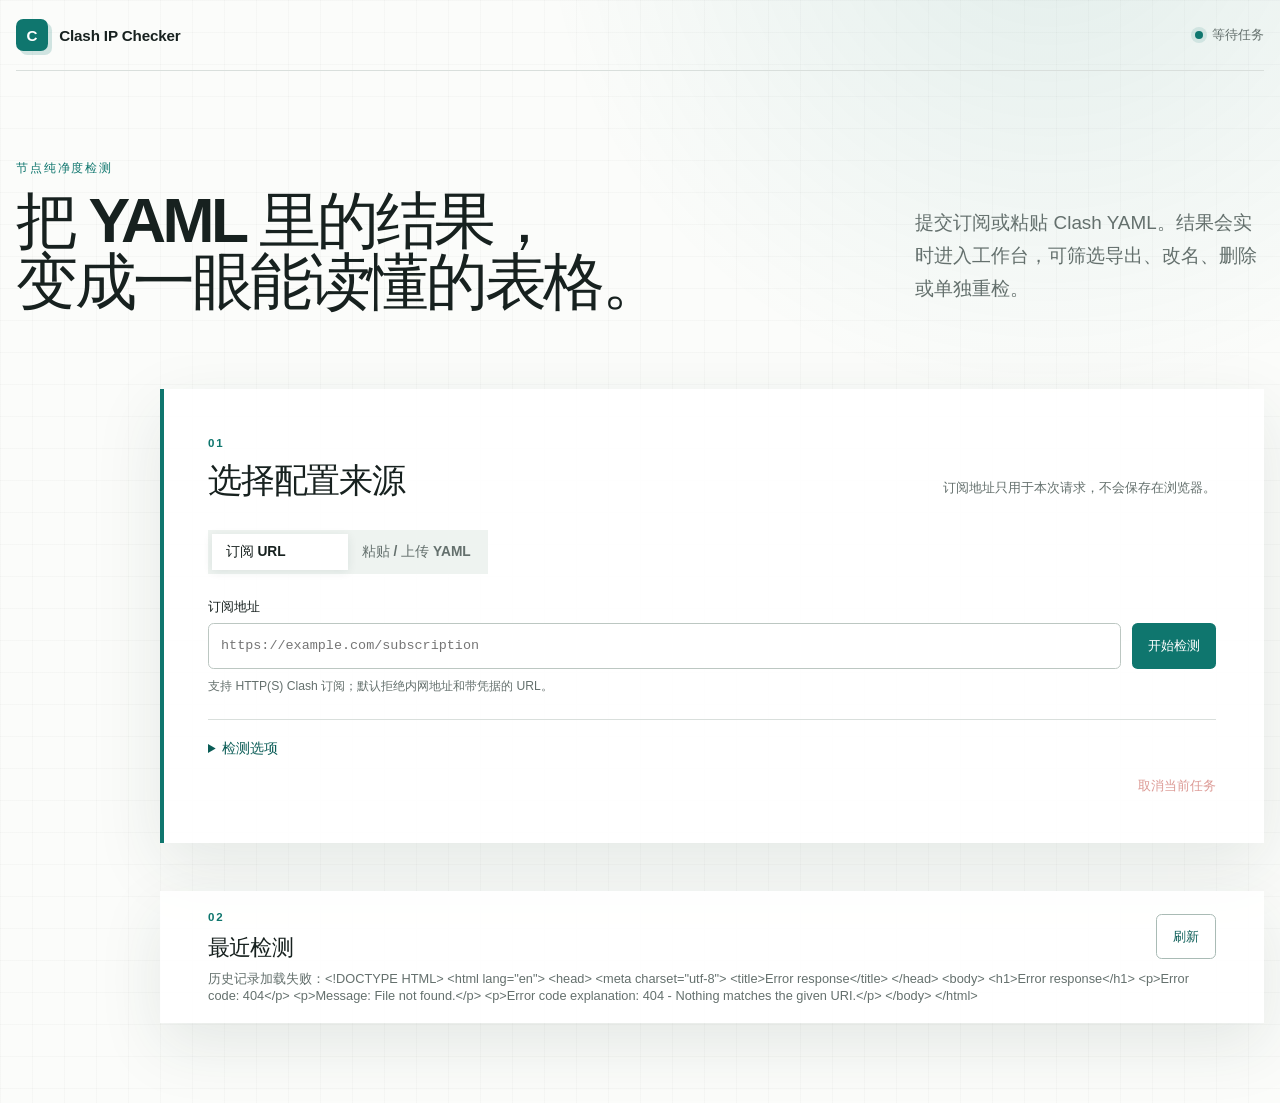
==== templates/index.html @ d44c3547 "feat: modernize result workspace and persistent history" ====
<!doctype html>
<html lang="zh-CN">
<head>
  <meta charset="utf-8">
  <meta name="viewport" content="width=device-width, initial-scale=1">
  <meta name="description" content="检测 Clash 节点 IP 纯净度，并以表格预览、编辑和导出结果。">
  <meta name="color-scheme" content="light">
  <title>Clash IP Checker · 节点结果工作台</title>
  <link rel="icon" href="data:image/svg+xml,%3Csvg xmlns='http://www.w3.org/2000/svg' viewBox='0 0 32 32'%3E%3Crect width='32' height='32' rx='7' fill='%230f766e'/%3E%3Cpath d='M9 8h14v4H13v8h10v4H9z' fill='white'/%3E%3C/svg%3E">
  <link rel="stylesheet" href="/static/css/style.css">
</head>
<body>
  <a class="skip-link" href="#main">跳到主要内容</a>

  <header class="topbar">
    <a class="brand" href="/ipcheck" aria-label="Clash IP Checker 首页">
      <span class="brand-mark" aria-hidden="true">C</span>
      <span>Clash IP Checker</span>
    </a>
    <div class="runtime">
      <span class="runtime-dot" aria-hidden="true"></span>
      <span id="state" aria-live="polite">等待任务</span>
    </div>
  </header>

  <main id="main" class="shell">
    <section class="intro" aria-labelledby="page-title">
      <div>
        <p class="eyebrow">节点纯净度检测</p>
        <h1 id="page-title">把 YAML 里的结果，<br>变成一眼能读懂的表格。</h1>
      </div>
      <p class="intro-copy">提交订阅或粘贴 Clash YAML。结果会实时进入工作台，可筛选导出、改名、删除或单独重检。</p>
    </section>

    <section class="input-panel" aria-labelledby="input-title">
      <form id="start-form">
        <div class="section-heading">
          <div>
            <p class="step">01</p>
            <h2 id="input-title">选择配置来源</h2>
          </div>
          <p class="privacy-note">订阅地址只用于本次请求，不会保存在浏览器。</p>
        </div>

        <fieldset class="source-fieldset">
          <legend class="sr-only">配置来源</legend>
          <div class="segmented" role="radiogroup" aria-label="配置来源">
            <label>
              <input type="radio" name="kind" value="url" checked>
              <span>订阅 URL</span>
            </label>
            <label>
              <input type="radio" name="kind" value="yaml">
              <span>粘贴 / 上传 YAML</span>
            </label>
          </div>

          <div id="url-pane" class="source-pane">
            <label class="field-label" for="url">订阅地址</label>
            <div class="input-row">
              <input id="url" type="url" inputmode="url" placeholder="https://example.com/subscription" autocomplete="off">
              <button class="primary" type="submit">开始检测</button>
            </div>
            <p class="field-help">支持 HTTP(S) Clash 订阅；默认拒绝内网地址和带凭据的 URL。</p>
          </div>

          <div id="yaml-pane" class="source-pane" hidden>
            <label class="field-label" for="yaml">YAML 内容</label>
            <textarea id="yaml" rows="9" spellcheck="false" placeholder="proxies:&#10;  - name: node-a&#10;    type: ss"></textarea>
            <div class="file-row">
              <label class="file-button" for="yaml-file">从文件读取</label>
              <input id="yaml-file" class="sr-only" type="file" accept=".yaml,.yml,application/yaml,text/yaml,text/plain">
              <span id="file-name">支持 .yaml / .yml，最大 5 MB</span>
              <button class="primary" type="submit">开始检测</button>
            </div>
          </div>
        </fieldset>

        <details class="advanced">
          <summary>检测选项</summary>
          <div class="option-grid">
            <label>
              <span>检测模式</span>
              <select id="mode">
                <option value="fast">快速 HTTP</option>
                <option value="browser">浏览器兼容</option>
              </select>
            </label>
            <label>
              <span>主要数据源</span>
              <select id="source">
                <option value="ping0">Ping0</option>
                <option value="ippure">IPPure</option>
              </select>
            </label>
            <label>
              <span>请求超时（秒）</span>
              <input id="timeout" type="number" min="1" max="120" value="15">
            </label>
            <label>
              <span>缓存时长（秒）</span>
              <input id="max-age" type="number" min="0" max="604800" value="3600">
            </label>
            <label class="wide-option">
              <span>跳过关键词（逗号分隔）</span>
              <input id="skip" placeholder="剩余, 到期, 官网">
            </label>
            <label class="wide-option">
              <span>API 令牌（服务启用时填写）</span>
              <input id="api-token" type="password" autocomplete="off" placeholder="仅保留在当前页面内存">
            </label>
            <label class="check-option">
              <input id="fallback" type="checkbox" checked>
              <span>数据源失败时自动回退</span>
            </label>
            <p class="field-help wide-option">browser 模式固定使用服务器 headless shell，不支持 headed/GUI。</p>
          </div>
        </details>

        <div class="form-footer">
          <p id="form-error" class="form-error" role="alert"></p>
          <button id="cancel" class="text-button danger-text" type="button" disabled>取消当前任务</button>
        </div>
      </form>
    </section>

    <section class="history-panel" aria-labelledby="history-title">
      <div class="history-heading">
        <div>
          <p class="step">02</p>
          <h2 id="history-title">最近检测</h2>
        </div>
        <button id="refresh-history" class="secondary" type="button">刷新</button>
      </div>
      <p id="history-status" class="history-status" aria-live="polite">正在加载…</p>
      <ul id="history-list" class="history-list" aria-label="历史检测记录"></ul>
    </section>

    <section id="workspace" class="workspace" aria-labelledby="results-title" hidden>
      <div class="workspace-heading">
        <div>
          <p class="step">03</p>
          <h2 id="results-title">检查结果</h2>
          <p id="job-label" class="job-label">当前任务</p>
          <p id="history-readonly" class="history-readonly" hidden>历史快照 · 只读</p>
        </div>
        <div class="progress-copy">
          <strong id="progress-count">0 / 0</strong>
          <span id="progress-message">准备中</span>
          <button id="return-current" class="text-button" type="button" hidden>返回当前任务</button>
        </div>
      </div>

      <div class="progress-track" aria-hidden="true">
        <span id="progress-bar"></span>
      </div>

      <div class="result-summary" aria-label="结果统计">
        <div><strong id="stat-total">0</strong><span>节点</span></div>
        <div><strong id="stat-checked">0</strong><span>已检测</span></div>
        <div><strong id="stat-risk">0</strong><span>高风险</span></div>
        <div><strong id="stat-failed">0</strong><span>异常</span></div>
      </div>

      <div class="workspace-toolbar">
        <div class="view-tabs" role="tablist" aria-label="结果视图">
          <button class="view-tab active" type="button" role="tab" aria-selected="true" data-view="table">表格</button>
          <button class="view-tab" type="button" role="tab" aria-selected="false" data-view="raw">原始 YAML</button>
        </div>
        <div class="export-actions">
          <span id="selected-count">未选择时导出全部</span>
          <button id="copy-yaml" class="secondary" type="button" disabled>复制 YAML</button>
          <button id="export-yaml" class="secondary" type="button" disabled>下载 YAML</button>
          <button id="export-csv" class="secondary" type="button" disabled>下载 CSV</button>
          <button id="open-clash" class="primary compact" type="button" disabled>在 Clash 中打开</button>
        </div>
      </div>

      <div id="table-view" role="tabpanel">
        <div id="empty-state" class="empty-state">
          <span aria-hidden="true">⌁</span>
          <h3>结果会逐项出现在这里</h3>
          <p>任务开始后无需刷新页面。</p>
        </div>
        <div id="table-wrap" class="table-wrap" hidden>
          <table>
            <thead>
              <tr>
                <th class="select-cell">
                  <input id="select-all" type="checkbox" aria-label="选择当前可见节点">
                </th>
                <th class="filter-column name-column" data-sort-header="name" aria-sort="none">
                  <button class="sort-button" type="button" data-sort="name" data-sort-label="节点名称" aria-label="按节点名称升序排序">节点名称 <span class="sort-arrow" aria-hidden="true">↕</span></button>
                  <input id="filter-name" class="table-filter" type="search" placeholder="搜索名称" autocomplete="off" aria-label="按节点名称筛选">
                </th>
                <th data-sort-header="ip" aria-sort="none">
                  <button class="sort-button" type="button" data-sort="ip" data-sort-label="出口 IP" aria-label="按出口 IP 升序排序">出口 IP <span class="sort-arrow" aria-hidden="true">↕</span></button>
                </th>
                <th data-sort-header="risk" aria-sort="none">
                  <button class="sort-button" type="button" data-sort="risk" data-sort-label="风险" aria-label="按风险升序排序">风险 <span class="sort-arrow" aria-hidden="true">↕</span></button>
                </th>
                <th data-sort-header="shared" aria-sort="none">
                  <button class="sort-button" type="button" data-sort="shared" data-sort-label="共享 / Bot" aria-label="按共享或 Bot 升序排序">共享 / Bot <span class="sort-arrow" aria-hidden="true">↕</span></button>
                </th>
                <th class="filter-column" data-sort-header="type" aria-sort="none">
                  <button class="sort-button" type="button" data-sort="type" data-sort-label="属性" aria-label="按属性升序排序">属性 <span class="sort-arrow" aria-hidden="true">↕</span></button>
                  <select id="filter-type" class="table-filter" data-all-label="全部属性" aria-label="按节点属性筛选">
                    <option value="">全部属性</option>
                  </select>
                </th>
                <th class="filter-column" data-sort-header="native" aria-sort="none">
                  <button class="sort-button" type="button" data-sort="native" data-sort-label="原生性" aria-label="按原生性升序排序">原生性 <span class="sort-arrow" aria-hidden="true">↕</span></button>
                  <select id="filter-native" class="table-filter" data-all-label="全部原生性" aria-label="按节点原生性筛选">
                    <option value="">全部原生性</option>
                  </select>
                </th>
                <th class="filter-column" data-sort-header="source" aria-sort="none">
                  <button class="sort-button" type="button" data-sort="source" data-sort-label="数据源" aria-label="按数据源升序排序">数据源 <span class="sort-arrow" aria-hidden="true">↕</span></button>
                  <select id="filter-source" class="table-filter" data-all-label="全部数据源" aria-label="按检测数据源筛选">
                    <option value="">全部数据源</option>
                  </select>
                </th>
                <th class="filter-column" data-sort-header="status" aria-sort="none">
                  <button class="sort-button" type="button" data-sort="status" data-sort-label="状态" aria-label="按状态升序排序">状态 <span class="sort-arrow" aria-hidden="true">↕</span></button>
                  <select id="filter-status" class="table-filter" aria-label="按检测状态筛选">
                    <option value="">全部状态</option>
                    <option value="pending">等待</option>
                    <option value="checked">完成</option>
                    <option value="failed">异常</option>
                    <option value="skipped">跳过</option>
                  </select>
                </th>
                <th class="actions-cell">操作</th>
              </tr>
            </thead>
            <tbody id="rows"></tbody>
          </table>
        </div>
      </div>

      <div id="raw-panel" role="tabpanel" hidden>
        <div class="raw-heading">
          <p>这里显示当前编辑、删除后的完整 Clash 配置。</p>
          <button id="refresh-raw" class="text-button" type="button">刷新</button>
        </div>
        <pre id="raw-view" tabindex="0">正在读取…</pre>
      </div>
    </section>
  </main>

  <div id="toast" class="toast" role="status" aria-live="polite" hidden></div>
  <script src="/static/js/app.js"></script>
</body>
</html>
---- static/css/style.css ----
:root {
  --ink: #17211f;
  --muted: #64706d;
  --line: #d9dfdc;
  --paper: #fbfcfa;
  --surface: #ffffff;
  --soft: #eef3f0;
  --accent: #0f766e;
  --accent-dark: #0a5c56;
  --danger: #b42318;
  --warning: #a15c08;
  --shadow: 0 1.4rem 4rem rgba(26, 57, 50, 0.1);
  color: var(--ink);
  background: var(--paper);
  font-family: "Aptos", "Segoe UI Variable", "PingFang SC", "Microsoft YaHei", sans-serif;
  font-synthesis: none;
}

* {
  box-sizing: border-box;
}

html {
  scroll-behavior: smooth;
}

body {
  min-width: 20rem;
  min-height: 100dvh;
  margin: 0;
  background:
    radial-gradient(circle at 82% -10%, rgba(15, 118, 110, 0.11), transparent 32rem),
    linear-gradient(rgba(23, 33, 31, 0.025) 1px, transparent 1px),
    linear-gradient(90deg, rgba(23, 33, 31, 0.025) 1px, transparent 1px),
    var(--paper);
  background-size: auto, 2rem 2rem, 2rem 2rem, auto;
}

button,
input,
select,
textarea {
  color: inherit;
  font: inherit;
}

button,
input,
select,
textarea,
summary {
  transition: border-color 180ms ease, background-color 180ms ease, color 180ms ease, transform 180ms ease;
}

button {
  border: 0;
  cursor: pointer;
}

button:active:not(:disabled) {
  transform: translateY(1px);
}

button:disabled {
  cursor: not-allowed;
  opacity: 0.45;
}

:focus-visible {
  outline: 0.2rem solid rgba(15, 118, 110, 0.35);
  outline-offset: 0.15rem;
}

[hidden] {
  display: none !important;
}

.sr-only,
.skip-link:not(:focus) {
  position: absolute;
  width: 1px;
  height: 1px;
  padding: 0;
  margin: -1px;
  overflow: hidden;
  clip: rect(0, 0, 0, 0);
  white-space: nowrap;
  border: 0;
}

.skip-link {
  position: fixed;
  z-index: 10;
  top: 0.75rem;
  left: 0.75rem;
  padding: 0.65rem 0.85rem;
  color: white;
  background: var(--accent);
}

.topbar {
  display: flex;
  align-items: center;
  justify-content: space-between;
  width: min(100% - 2rem, 82rem);
  margin: 0 auto;
  padding: 1.2rem 0;
  border-bottom: 1px solid var(--line);
}

.brand {
  display: inline-flex;
  gap: 0.7rem;
  align-items: center;
  color: var(--ink);
  font-size: 0.95rem;
  font-weight: 700;
  text-decoration: none;
  letter-spacing: -0.01em;
}

.brand-mark {
  display: grid;
  width: 2rem;
  height: 2rem;
  place-items: center;
  color: white;
  background: var(--accent);
  border-radius: 0.45rem;
  box-shadow: 0.25rem 0.25rem 0 rgba(15, 118, 110, 0.18);
}

.runtime {
  display: flex;
  gap: 0.55rem;
  align-items: center;
  color: var(--muted);
  font-size: 0.82rem;
  font-weight: 600;
}

.runtime-dot {
  width: 0.5rem;
  height: 0.5rem;
  background: var(--accent);
  border-radius: 50%;
  box-shadow: 0 0 0 0.25rem rgba(15, 118, 110, 0.12);
}

.shell {
  width: min(100% - 2rem, 82rem);
  margin: 0 auto;
  padding: clamp(3rem, 7vw, 7rem) 0 5rem;
}

.intro {
  display: grid;
  grid-template-columns: minmax(0, 1.6fr) minmax(17rem, 0.7fr);
  gap: clamp(2rem, 8vw, 8rem);
  align-items: end;
  margin-bottom: clamp(3rem, 6vw, 5.5rem);
}

.eyebrow,
.step {
  margin: 0 0 0.85rem;
  color: var(--accent);
  font-size: 0.72rem;
  font-weight: 800;
  letter-spacing: 0.16em;
  text-transform: uppercase;
}

h1,
h2,
h3,
p {
  text-wrap: pretty;
}

h1 {
  max-width: 19ch;
  margin: 0;
  font-size: clamp(2.45rem, 5vw, 3.9rem);
  font-weight: 650;
  line-height: 0.98;
  letter-spacing: -0.055em;
}

h2 {
  margin: 0;
  font-size: clamp(1.45rem, 3vw, 2.15rem);
  line-height: 1.05;
  letter-spacing: -0.035em;
}

h3 {
  margin: 0;
  font-size: 1rem;
}

.intro-copy {
  max-width: 31rem;
  margin: 0 0 0.4rem;
  color: var(--muted);
  font-size: clamp(1rem, 1.8vw, 1.18rem);
  line-height: 1.75;
}

.input-panel,
.history-panel,
.workspace {
  position: relative;
  background: rgba(255, 255, 255, 0.92);
  box-shadow: var(--shadow);
}

.input-panel {
  width: min(100%, 69rem);
  margin-left: auto;
  padding: clamp(1.4rem, 4vw, 3rem);
}

.input-panel::before {
  position: absolute;
  top: 0;
  bottom: 0;
  left: 0;
  width: 0.28rem;
  content: "";
  background: var(--accent);
}

.section-heading,
.history-heading,
.workspace-heading {
  display: flex;
  gap: 2rem;
  align-items: end;
  justify-content: space-between;
  margin-bottom: 2rem;
}

.history-panel {
  width: min(100%, 69rem);
  padding: 1.25rem clamp(1.4rem, 4vw, 3rem);
  margin: clamp(1.5rem, 4vw, 3rem) 0 0 auto;
}

.history-heading {
  margin-bottom: 0.75rem;
}

.history-heading h2 {
  font-size: 1.35rem;
}

.history-status {
  margin: 0;
  color: var(--muted);
  font-size: 0.8rem;
}

.history-list {
  display: grid;
  padding: 0;
  margin: 0;
  list-style: none;
}

.history-item {
  display: grid;
  grid-template-columns: minmax(0, 1fr) auto auto;
  gap: 1rem;
  align-items: center;
  padding: 0.85rem 0;
  border-top: 1px solid var(--line);
}

.history-item:first-child {
  margin-top: 0.75rem;
}

.history-copy {
  min-width: 0;
}

.history-copy strong,
.history-copy span {
  display: block;
  overflow: hidden;
  text-overflow: ellipsis;
  white-space: nowrap;
}

.history-copy strong {
  font-size: 0.86rem;
}

.history-copy span,
.history-counts {
  color: var(--muted);
  font-size: 0.72rem;
}

.history-actions {
  display: flex;
  gap: 0.5rem;
}

.history-actions button {
  min-height: 2rem;
  padding: 0.35rem 0.65rem;
}

.history-actions .delete-action {
  color: var(--danger);
  background: transparent;
}

.history-readonly {
  margin: 0.45rem 0 0;
  color: var(--warning);
  font-size: 0.75rem;
  font-weight: 750;
}

.privacy-note {
  max-width: 25rem;
  margin: 0;
  color: var(--muted);
  font-size: 0.84rem;
  line-height: 1.6;
  text-align: right;
}

.source-fieldset {
  min-width: 0;
  padding: 0;
  margin: 0;
  border: 0;
}

.segmented {
  display: inline-grid;
  grid-template-columns: repeat(2, 1fr);
  padding: 0.25rem;
  margin-bottom: 1.5rem;
  background: var(--soft);
}

.segmented label {
  cursor: pointer;
}

.segmented input {
  position: absolute;
  opacity: 0;
}

.segmented span {
  display: block;
  padding: 0.55rem 0.85rem;
  color: var(--muted);
  font-size: 0.86rem;
  font-weight: 650;
}

.segmented input:checked + span {
  color: var(--ink);
  background: var(--surface);
  box-shadow: 0 0.15rem 0.6rem rgba(26, 57, 50, 0.09);
}

.segmented input:focus-visible + span {
  outline: 0.2rem solid rgba(15, 118, 110, 0.35);
}

.field-label,
.option-grid label > span:first-child {
  display: block;
  margin-bottom: 0.45rem;
  font-size: 0.82rem;
  font-weight: 700;
}

.input-row,
.file-row {
  display: flex;
  gap: 0.7rem;
  align-items: center;
}

input,
select,
textarea {
  width: 100%;
  border: 1px solid #bcc7c2;
  border-radius: 0.35rem;
  background: var(--surface);
}

input,
select {
  min-height: 2.85rem;
  padding: 0.65rem 0.75rem;
}

textarea {
  min-height: 12rem;
  padding: 0.85rem;
  resize: vertical;
  font-family: "Cascadia Code", "SFMono-Regular", Consolas, monospace;
  font-size: 0.82rem;
  line-height: 1.55;
}

input:hover,
select:hover,
textarea:hover {
  border-color: #8da099;
}

input:focus,
select:focus,
textarea:focus {
  border-color: var(--accent);
  outline: none;
  box-shadow: 0 0 0 0.2rem rgba(15, 118, 110, 0.11);
}

.input-row input {
  min-width: 0;
  font-family: "Cascadia Code", "SFMono-Regular", Consolas, monospace;
  font-size: 0.84rem;
}

.primary,
.secondary,
.file-button {
  display: inline-flex;
  min-height: 2.85rem;
  align-items: center;
  justify-content: center;
  padding: 0.65rem 1rem;
  border-radius: 0.35rem;
  font-size: 0.84rem;
  font-weight: 750;
  white-space: nowrap;
}

.primary {
  color: white;
  background: var(--accent);
}

.primary:hover:not(:disabled) {
  background: var(--accent-dark);
}

.secondary,
.file-button {
  color: var(--accent-dark);
  background: var(--surface);
  border: 1px solid #a9bbb5;
}

.secondary:hover:not(:disabled),
.file-button:hover {
  background: var(--soft);
  border-color: var(--accent);
}

.compact {
  min-height: 2.35rem;
  padding: 0.45rem 0.75rem;
}

.field-help,
#file-name {
  color: var(--muted);
  font-size: 0.76rem;
}

.field-help {
  margin: 0.6rem 0 0;
}

.file-row {
  margin-top: 0.7rem;
}

.file-row .primary {
  margin-left: auto;
}

.advanced {
  padding-top: 1.25rem;
  margin-top: 1.5rem;
  border-top: 1px solid var(--line);
}

.advanced summary {
  width: fit-content;
  color: var(--accent-dark);
  cursor: pointer;
  font-size: 0.85rem;
  font-weight: 750;
}

.option-grid {
  display: grid;
  grid-template-columns: repeat(4, minmax(0, 1fr));
  gap: 1rem;
  margin-top: 1.25rem;
}

.wide-option {
  grid-column: span 2;
}

.check-option {
  display: flex;
  gap: 0.6rem;
  align-items: center;
  align-self: end;
  min-height: 2.85rem;
  padding: 0.6rem 0.75rem;
  border: 1px solid var(--line);
}

.check-option input {
  width: 1rem;
  min-height: auto;
  margin: 0;
}

.check-option span {
  margin: 0 !important;
  font-size: 0.78rem !important;
}

.form-footer {
  display: flex;
  min-height: 2.3rem;
  gap: 1rem;
  align-items: end;
  justify-content: space-between;
}

.form-error {
  margin: 0.9rem 0 0;
  color: var(--danger);
  font-size: 0.82rem;
}

.text-button {
  padding: 0;
  color: var(--accent-dark);
  background: transparent;
  font-size: 0.8rem;
  font-weight: 750;
}

.danger-text {
  color: var(--danger);
}

.workspace {
  margin-top: clamp(3rem, 7vw, 6rem);
  padding: clamp(1.25rem, 3vw, 2.4rem);
}

.job-label {
  max-width: 42rem;
  margin: 0.6rem 0 0;
  overflow: hidden;
  color: var(--muted);
  font-family: "Cascadia Code", "SFMono-Regular", Consolas, monospace;
  font-size: 0.75rem;
  text-overflow: ellipsis;
  white-space: nowrap;
}

.progress-copy {
  display: grid;
  gap: 0.25rem;
  text-align: right;
}

.progress-copy strong,
.result-summary strong {
  font-variant-numeric: tabular-nums;
}

.progress-copy strong {
  font-family: "Cascadia Code", "SFMono-Regular", Consolas, monospace;
  font-size: 1.15rem;
}

.progress-copy span {
  max-width: 25rem;
  overflow: hidden;
  color: var(--muted);
  font-size: 0.75rem;
  text-overflow: ellipsis;
  white-space: nowrap;
}

.progress-track {
  height: 0.3rem;
  overflow: hidden;
  background: var(--soft);
}

.progress-track span {
  display: block;
  width: 0;
  height: 100%;
  background: var(--accent);
  transition: width 280ms ease;
}

.result-summary {
  display: grid;
  grid-template-columns: repeat(4, minmax(0, 1fr));
  margin: 1.6rem 0;
  border-block: 1px solid var(--line);
}

.result-summary div {
  display: flex;
  gap: 0.45rem;
  align-items: baseline;
  padding: 1rem;
  border-right: 1px solid var(--line);
}

.result-summary div:last-child {
  border-right: 0;
}

.result-summary strong {
  font-size: 1.35rem;
}

.result-summary span {
  color: var(--muted);
  font-size: 0.72rem;
}

.workspace-toolbar,
.export-actions,
.view-tabs,
.raw-heading {
  display: flex;
  gap: 0.55rem;
  align-items: center;
}

.workspace-toolbar {
  justify-content: space-between;
  margin-bottom: 1rem;
}

.view-tabs {
  gap: 0;
  border-bottom: 1px solid var(--line);
}

.view-tab {
  padding: 0.6rem 0.9rem;
  margin-bottom: -1px;
  color: var(--muted);
  background: transparent;
  border-bottom: 2px solid transparent;
  font-size: 0.82rem;
  font-weight: 750;
}

.view-tab.active {
  color: var(--accent-dark);
  border-color: var(--accent);
}

.export-actions {
  flex-wrap: wrap;
  justify-content: flex-end;
}

.export-actions > span {
  margin-right: 0.25rem;
  color: var(--muted);
  font-size: 0.72rem;
}

.export-actions .secondary {
  min-height: 2.35rem;
  padding: 0.45rem 0.7rem;
}

.empty-state {
  display: grid;
  min-height: 15rem;
  place-items: center;
  align-content: center;
  gap: 0.55rem;
  color: var(--muted);
  border: 1px dashed #b7c3bf;
  background: rgba(238, 243, 240, 0.45);
  text-align: center;
}

.empty-state > span {
  color: var(--accent);
  font-size: 2.5rem;
  line-height: 1;
}

.empty-state p {
  margin: 0;
  font-size: 0.82rem;
}

.table-wrap {
  overflow-x: auto;
  border: 1px solid var(--line);
}

table {
  width: 100%;
  min-width: 78rem;
  border-collapse: collapse;
  font-size: 0.78rem;
}

th,
td {
  padding: 0.8rem 0.7rem;
  border-bottom: 1px solid var(--line);
  text-align: left;
  vertical-align: middle;
}

th {
  position: sticky;
  top: 0;
  z-index: 1;
  color: #53605c;
  background: #f2f5f3;
  font-size: 0.68rem;
  font-weight: 800;
  letter-spacing: 0.04em;
}

.filter-column {
  min-width: 8.5rem;
  vertical-align: top;
}

.filter-column.name-column {
  min-width: 15rem;
}

.filter-column > .sort-button {
  display: flex;
  margin-bottom: 0.4rem;
}

.sort-button {
  display: inline-flex;
  gap: 0.3rem;
  align-items: center;
  padding: 0;
  color: inherit;
  background: transparent;
  font-size: inherit;
  font-weight: inherit;
  letter-spacing: inherit;
}

.sort-button:hover {
  color: var(--accent-dark);
}

.sort-arrow {
  min-width: 0.8rem;
  color: var(--accent);
  text-align: center;
}

.table-filter {
  min-height: 2rem;
  padding: 0.35rem 0.45rem;
  color: var(--ink);
  font-size: 0.68rem;
  font-weight: 500;
  letter-spacing: normal;
}

tbody tr:last-child td {
  border-bottom: 0;
}

tbody tr:hover {
  background: #f7faf8;
}

.select-cell {
  width: 2.7rem;
  text-align: center;
}

.select-cell input {
  width: 1rem;
  min-height: auto;
  margin: 0;
}

.node-name {
  max-width: 20rem;
  overflow-wrap: anywhere;
  font-weight: 650;
}

.mono {
  font-family: "Cascadia Code", "SFMono-Regular", Consolas, monospace;
  font-variant-numeric: tabular-nums;
}

.status-mark,
.risk-mark {
  display: inline-block;
  padding: 0.2rem 0.4rem;
  color: #40504b;
  background: var(--soft);
  border-radius: 0.2rem;
  font-size: 0.68rem;
  font-weight: 750;
  white-space: nowrap;
}

.risk-high,
.status-failed {
  color: var(--danger);
  background: #fff0ee;
}

.risk-medium,
.status-skipped {
  color: var(--warning);
  background: #fff7e8;
}

.status-checked {
  color: var(--accent-dark);
  background: #e9f6f2;
}

.status-cell {
  display: grid;
  min-width: 7rem;
  gap: 0.3rem;
  justify-items: start;
}

.row-error {
  display: block;
  max-width: 10rem;
  overflow: hidden;
  color: var(--danger);
  font-size: 0.65rem;
  text-overflow: ellipsis;
  white-space: nowrap;
}

.no-filter-results td {
  height: 8rem;
  color: var(--muted);
  text-align: center;
}

.degraded {
  color: var(--warning);
}

.actions-cell {
  width: 12rem;
  text-align: right;
}

.row-actions {
  display: flex;
  gap: 0.55rem;
  justify-content: flex-end;
}

.row-actions button {
  padding: 0;
  color: var(--accent-dark);
  background: transparent;
  font-size: 0.72rem;
  font-weight: 750;
}

.row-actions .delete-action {
  color: var(--danger);
}

.inline-edit {
  display: flex;
  min-width: 16rem;
  gap: 0.35rem;
}

.inline-edit input {
  min-height: 2rem;
  padding: 0.35rem 0.45rem;
  font-size: 0.76rem;
}

.inline-edit button {
  padding: 0.3rem 0.45rem;
  color: white;
  background: var(--accent);
  border-radius: 0.25rem;
  font-size: 0.7rem;
}

.inline-edit .cancel-edit {
  color: var(--muted);
  background: var(--soft);
}

.raw-heading {
  justify-content: space-between;
  margin-bottom: 0.65rem;
}

.raw-heading p {
  margin: 0;
  color: var(--muted);
  font-size: 0.76rem;
}

pre {
  max-height: 36rem;
  padding: 1.25rem;
  overflow: auto;
  color: #d9e4df;
  background: #17211f;
  border-radius: 0.3rem;
  font-family: "Cascadia Code", "SFMono-Regular", Consolas, monospace;
  font-size: 0.76rem;
  line-height: 1.65;
  white-space: pre;
}

.toast {
  position: fixed;
  right: 1rem;
  bottom: 1rem;
  z-index: 5;
  max-width: min(28rem, calc(100% - 2rem));
  padding: 0.8rem 1rem;
  color: white;
  background: #26312e;
  box-shadow: 0 1rem 2rem rgba(23, 33, 31, 0.2);
  font-size: 0.82rem;
}

@media (max-width: 64rem) {
  .option-grid {
    grid-template-columns: repeat(2, minmax(0, 1fr));
  }

  .workspace-toolbar {
    align-items: flex-start;
    flex-direction: column;
  }

  .export-actions {
    justify-content: flex-start;
  }
}

@media (max-width: 46rem) {
  .shell {
    padding-top: 3.5rem;
  }

  .intro {
    grid-template-columns: 1fr;
    gap: 1.5rem;
  }

  .section-heading,
  .history-heading,
  .workspace-heading {
    align-items: flex-start;
    flex-direction: column;
    gap: 1rem;
  }

  .privacy-note,
  .progress-copy {
    text-align: left;
  }

  .input-row {
    align-items: stretch;
    flex-direction: column;
  }

  .file-row {
    align-items: flex-start;
    flex-wrap: wrap;
  }

  .file-row .primary {
    width: 100%;
    margin-left: 0;
  }

  .history-item {
    grid-template-columns: 1fr;
    gap: 0.45rem;
  }

  .history-actions {
    justify-content: flex-start;
  }

  .option-grid {
    grid-template-columns: 1fr;
  }

  .wide-option {
    grid-column: auto;
  }

  .result-summary {
    grid-template-columns: repeat(2, 1fr);
  }

  .result-summary div:nth-child(2) {
    border-right: 0;
  }

  .result-summary div:nth-child(-n + 2) {
    border-bottom: 1px solid var(--line);
  }
}

@media (prefers-reduced-motion: reduce) {
  *,
  *::before,
  *::after {
    scroll-behavior: auto !important;
    transition-duration: 0.01ms !important;
  }
}
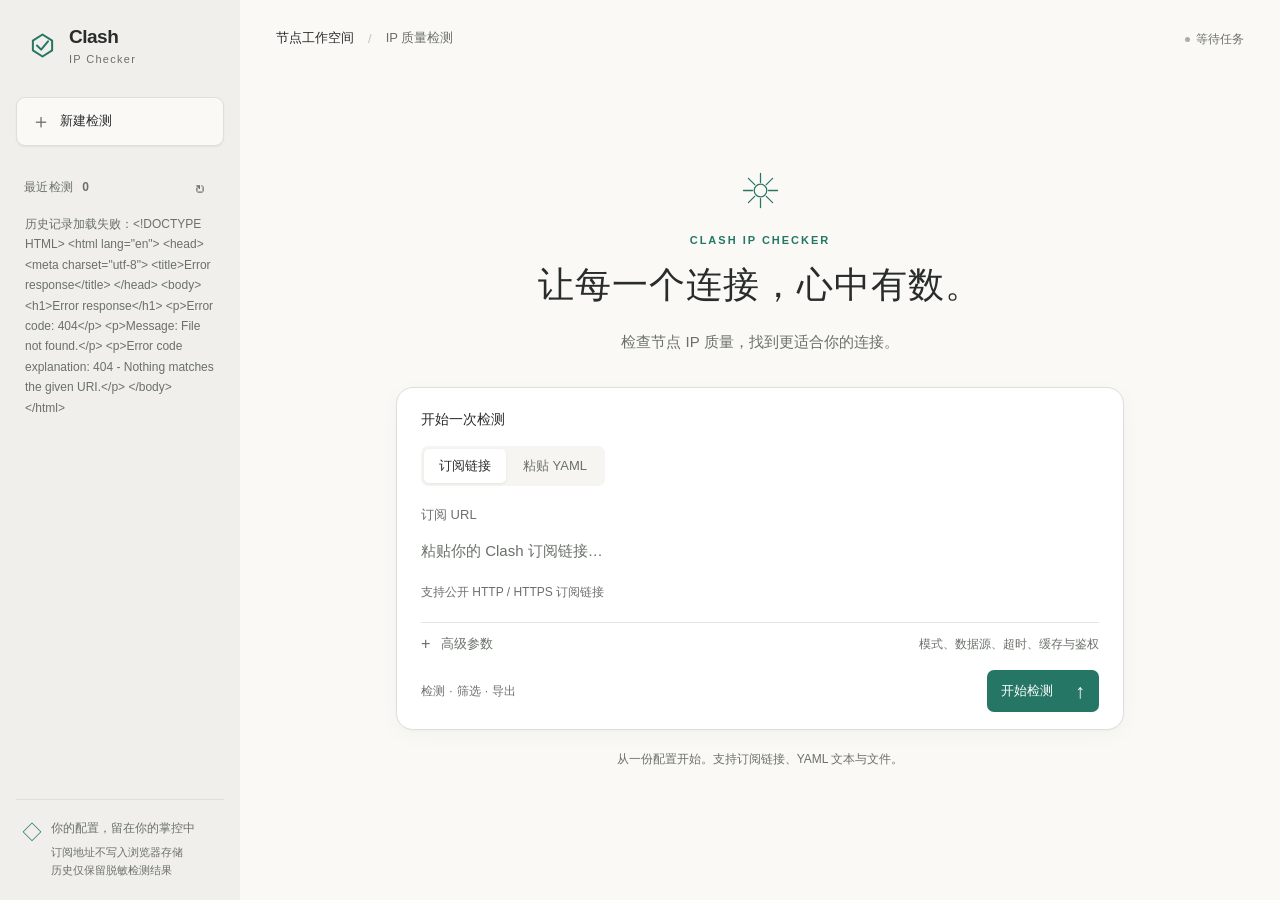
==== commit 4c8e484b: "feat: refresh workspace and Chinese README [skip ci]" ====
--- a/templates/index.html
+++ b/templates/index.html
@@ -3,85 +3,94 @@
 <head>
   <meta charset="utf-8">
   <meta name="viewport" content="width=device-width, initial-scale=1">
-  <meta name="description" content="检测 Clash 节点 IP 纯净度，并以表格预览、编辑和导出结果。">
+  <meta name="description" content="检测 Clash 节点 IP 纯净度，并在工作台中筛选、编辑和导出结果。">
   <meta name="color-scheme" content="light">
   <title>Clash IP Checker · 节点结果工作台</title>
-  <link rel="icon" href="data:image/svg+xml,%3Csvg xmlns='http://www.w3.org/2000/svg' viewBox='0 0 32 32'%3E%3Crect width='32' height='32' rx='7' fill='%230f766e'/%3E%3Cpath d='M9 8h14v4H13v8h10v4H9z' fill='white'/%3E%3C/svg%3E">
-  <link rel="stylesheet" href="/static/css/style.css">
+  <link rel="icon" href="data:image/svg+xml,%3Csvg xmlns='http://www.w3.org/2000/svg' viewBox='0 0 32 32'%3E%3Crect width='32' height='32' rx='5' fill='%232fc4ad'/%3E%3Cpath d='M9 8h14v4H13v8h10v4H9z' fill='%230b1412'/%3E%3C/svg%3E">
+  <link rel="stylesheet" href="/static/css/style.css?v=20260922-workspace">
 </head>
 <body>
   <a class="skip-link" href="#main">跳到主要内容</a>
 
-  <header class="topbar">
-    <a class="brand" href="/ipcheck" aria-label="Clash IP Checker 首页">
-      <span class="brand-mark" aria-hidden="true">C</span>
-      <span>Clash IP Checker</span>
-    </a>
-    <div class="runtime">
-      <span class="runtime-dot" aria-hidden="true"></span>
-      <span id="state" aria-live="polite">等待任务</span>
+  <button id="sidebar-backdrop" class="sidebar-backdrop" type="button" aria-label="关闭导航" hidden></button>
+  <aside id="sidebar" class="sidebar" aria-label="工作空间导航">
+    <div class="sidebar-top">
+      <a class="brand" href="/ipcheck" aria-label="Clash IP Checker 首页">
+        <span class="brand-mark" aria-hidden="true"><svg viewBox="0 0 24 24" fill="none"><path d="M5 8.5 12 4l7 4.5v7L12 20l-7-4.5z"/><path d="m8 12 3 3 5-6"/></svg></span>
+        <span>Clash<span class="brand-subtitle">IP Checker</span></span>
+      </a>
+      <button id="sidebar-close" class="icon-button sidebar-close" type="button" aria-label="关闭导航">×</button>
     </div>
-  </header>
-
-  <main id="main" class="shell">
-    <section class="intro" aria-labelledby="page-title">
-      <div>
-        <p class="eyebrow">节点纯净度检测</p>
-        <h1 id="page-title">把 YAML 里的结果，<br>变成一眼能读懂的表格。</h1>
-      </div>
-      <p class="intro-copy">提交订阅或粘贴 Clash YAML。结果会实时进入工作台，可筛选导出、改名、删除或单独重检。</p>
+    <button id="new-check" class="new-check" type="button"><span aria-hidden="true">＋</span> 新建检测</button>
+    <button id="current-task" class="current-task" type="button" hidden><span class="activity-dot" aria-hidden="true"></span>返回当前任务</button>
+    <section id="history-panel" class="history-panel" aria-labelledby="history-title">
+      <div class="history-heading">
+        <h2 id="history-title">最近检测 <span id="history-count-badge" class="history-count-badge" aria-label="历史记录数量">0</span></h2>
+        <button id="refresh-history" class="icon-button" type="button" aria-label="刷新历史记录" title="刷新历史记录">↻</button>
+      </div>
+      <p id="history-status" class="history-status" aria-live="polite">正在加载…</p>
+      <ul id="history-list" class="history-list" aria-label="历史检测记录"></ul>
     </section>
-
-    <section class="input-panel" aria-labelledby="input-title">
-      <form id="start-form">
-        <div class="section-heading">
-          <div>
-            <p class="step">01</p>
-            <h2 id="input-title">选择配置来源</h2>
-          </div>
-          <p class="privacy-note">订阅地址只用于本次请求，不会保存在浏览器。</p>
-        </div>
-
-        <fieldset class="source-fieldset">
-          <legend class="sr-only">配置来源</legend>
-          <div class="segmented" role="radiogroup" aria-label="配置来源">
-            <label>
-              <input type="radio" name="kind" value="url" checked>
-              <span>订阅 URL</span>
-            </label>
-            <label>
-              <input type="radio" name="kind" value="yaml">
-              <span>粘贴 / 上传 YAML</span>
-            </label>
-          </div>
-
-          <div id="url-pane" class="source-pane">
-            <label class="field-label" for="url">订阅地址</label>
-            <div class="input-row">
-              <input id="url" type="url" inputmode="url" placeholder="https://example.com/subscription" autocomplete="off">
-              <button class="primary" type="submit">开始检测</button>
+    <div class="sidebar-footer"><span class="privacy-symbol" aria-hidden="true">◇</span><div><strong>你的配置，留在你的掌控中</strong><p>订阅地址不写入浏览器存储<br>历史仅保留脱敏检测结果</p></div></div>
+  </aside>
+  <div class="main-shell">
+    <header class="global-bar">
+      <div class="header-start"><button id="sidebar-toggle" class="icon-button sidebar-toggle" type="button" aria-label="打开导航" aria-controls="sidebar" aria-expanded="false"><svg viewBox="0 0 24 24" fill="none" aria-hidden="true"><path d="M4 6h16M4 12h16M4 18h16"/></svg></button><span class="workspace-name">节点工作空间</span><span class="header-divider">/</span><span class="header-caption">IP 质量检测</span></div>
+      <div class="live-state" aria-label="当前任务状态"><span id="state" class="status-badge" data-status="idle" aria-live="polite">等待任务</span></div>
+    </header>
+    <main id="main" class="app-shell" data-layout="compose">
+      <div id="welcome" class="welcome">
+        <span class="welcome-symbol" aria-hidden="true"><svg viewBox="0 0 48 48" fill="none"><path d="M24 5v10m0 18v10M5 24h10m18 0h10M10.5 10.5l7 7m13 13 7 7m0-27-7 7m-13 13-7 7"/><circle cx="24" cy="24" r="7"/></svg></span>
+        <p class="eyebrow">CLASH IP CHECKER</p>
+        <h1>让每一个连接，心中有数。</h1>
+        <p>检查节点 IP 质量，找到更适合你的连接。</p>
+      </div>
+    <section id="command-deck" class="command-deck" aria-labelledby="command-title">
+      <div class="composer-heading"><h2 id="command-title">开始一次检测</h2><button id="close-composer" class="text-button" type="button" hidden>返回结果</button></div>
+      <form id="start-form" data-source-mode="url">
+        <div class="command-primary">
+          <fieldset class="source-fieldset">
+            <legend class="sr-only">配置来源</legend>
+            <div class="segmented" role="radiogroup" aria-label="配置来源">
+              <label>
+                <input type="radio" name="kind" value="url" checked>
+                <span>订阅链接</span>
+              </label>
+              <label>
+                <input type="radio" name="kind" value="yaml">
+                <span>粘贴 YAML</span>
+              </label>
             </div>
-            <p class="field-help">支持 HTTP(S) Clash 订阅；默认拒绝内网地址和带凭据的 URL。</p>
-          </div>
-
-          <div id="yaml-pane" class="source-pane" hidden>
-            <label class="field-label" for="yaml">YAML 内容</label>
-            <textarea id="yaml" rows="9" spellcheck="false" placeholder="proxies:&#10;  - name: node-a&#10;    type: ss"></textarea>
-            <div class="file-row">
-              <label class="file-button" for="yaml-file">从文件读取</label>
-              <input id="yaml-file" class="sr-only" type="file" accept=".yaml,.yml,application/yaml,text/yaml,text/plain">
-              <span id="file-name">支持 .yaml / .yml，最大 5 MB</span>
-              <button class="primary" type="submit">开始检测</button>
+          </fieldset>
+
+          <div id="url-pane" class="source-pane url-pane">
+            <label class="field-label" for="url">订阅 URL</label>
+            <input id="url" type="url" inputmode="url" placeholder="粘贴你的 Clash 订阅链接…" autocomplete="off" aria-describedby="url-help" pattern="https?://.+" title="请输入以 http:// 或 https:// 开头的订阅地址" required>
+            <p id="url-help" class="field-help">支持公开 HTTP / HTTPS 订阅链接</p>
+          </div>
+
+          <div id="yaml-pane" class="source-pane yaml-pane" hidden>
+            <div class="yaml-heading">
+              <label class="field-label" for="yaml">Clash YAML</label>
+              <div class="file-row">
+                <label class="file-button" for="yaml-file">上传文件</label>
+                <input id="yaml-file" class="sr-only" type="file" accept=".yaml,.yml,application/yaml,text/yaml,text/plain">
+                <span id="file-name">支持 .yaml / .yml，最大 5 MB</span>
+              </div>
             </div>
-          </div>
-        </fieldset>
+            <textarea id="yaml" rows="8" spellcheck="false" placeholder="proxies:&#10;  - name: node-a&#10;    type: ss" disabled></textarea>
+          </div>
+        </div>
 
         <details class="advanced">
-          <summary>检测选项</summary>
+          <summary>
+            <span>高级参数</span>
+            <span class="advanced-summary">模式、数据源、超时、缓存与鉴权</span>
+          </summary>
           <div class="option-grid">
             <label>
               <span>检测模式</span>
-              <select id="mode">
+              <select id="mode" aria-describedby="mode-help">
                 <option value="fast">快速 HTTP</option>
                 <option value="browser">浏览器兼容</option>
               </select>
@@ -94,161 +103,183 @@
               </select>
             </label>
             <label>
-              <span>请求超时（秒）</span>
-              <input id="timeout" type="number" min="1" max="120" value="15">
-            </label>
-            <label>
-              <span>缓存时长（秒）</span>
-              <input id="max-age" type="number" min="0" max="604800" value="3600">
+              <span>请求超时</span>
+              <span class="input-with-unit"><input id="timeout" type="number" min="1" max="120" value="15"><span>秒</span></span>
+            </label>
+            <label>
+              <span>缓存时长</span>
+              <span class="input-with-unit"><input id="max-age" type="number" min="0" max="604800" value="3600"><span>秒</span></span>
             </label>
             <label class="wide-option">
-              <span>跳过关键词（逗号分隔）</span>
+              <span>跳过关键词</span>
               <input id="skip" placeholder="剩余, 到期, 官网">
+              <small>多个关键词使用逗号分隔</small>
             </label>
             <label class="wide-option">
-              <span>API 令牌（服务启用时填写）</span>
+              <span>API 令牌</span>
               <input id="api-token" type="password" autocomplete="off" placeholder="仅保留在当前页面内存">
+              <small>仅在页面内存中使用，不写入浏览器存储</small>
             </label>
             <label class="check-option">
               <input id="fallback" type="checkbox" checked>
               <span>数据源失败时自动回退</span>
             </label>
-            <p class="field-help wide-option">browser 模式固定使用服务器 headless shell，不支持 headed/GUI。</p>
+            <p id="mode-help" class="field-help option-note" hidden>浏览器模式由服务端无头浏览器执行。主要数据源不可选，浏览器失败时仍可进入快速回退链。</p>
           </div>
         </details>
 
-        <div class="form-footer">
-          <p id="form-error" class="form-error" role="alert"></p>
-          <button id="cancel" class="text-button danger-text" type="button" disabled>取消当前任务</button>
-        </div>
+        <div class="composer-footer"><span class="composer-hint">检测 · 筛选 · 导出</span><div class="command-actions"><button class="primary submit-button" type="submit"><span>开始检测</span><span aria-hidden="true">↑</span></button></div></div>
+        <p id="form-error" class="form-error" role="alert"></p>
       </form>
     </section>
-
-    <section class="history-panel" aria-labelledby="history-title">
-      <div class="history-heading">
-        <div>
-          <p class="step">02</p>
-          <h2 id="history-title">最近检测</h2>
-        </div>
-        <button id="refresh-history" class="secondary" type="button">刷新</button>
-      </div>
-      <p id="history-status" class="history-status" aria-live="polite">正在加载…</p>
-      <ul id="history-list" class="history-list" aria-label="历史检测记录"></ul>
-    </section>
-
-    <section id="workspace" class="workspace" aria-labelledby="results-title" hidden>
-      <div class="workspace-heading">
-        <div>
-          <p class="step">03</p>
-          <h2 id="results-title">检查结果</h2>
-          <p id="job-label" class="job-label">当前任务</p>
-          <p id="history-readonly" class="history-readonly" hidden>历史快照 · 只读</p>
-        </div>
+    <p id="composer-note" class="composer-note">从一份配置开始。支持订阅链接、YAML 文本与文件。</p>
+
+    <section id="workspace" class="data-plane" data-workspace-state="idle" data-history-mode="false" aria-labelledby="results-title">
+      <header class="task-strip">
+        <div class="task-identity">
+          <div class="task-title-row">
+            <h2 id="results-title">检测结果</h2>
+            <p id="history-readonly" class="readonly-badge" hidden>历史快照，只读</p>
+          </div>
+          <p id="job-label" class="job-label">尚未创建任务</p>
+        </div>
+
         <div class="progress-copy">
+          <button id="cancel" class="secondary cancel-button" type="button" disabled hidden>取消任务</button>
           <strong id="progress-count">0 / 0</strong>
-          <span id="progress-message">准备中</span>
+          <span id="progress-message">等待提交配置</span>
+          <button id="edit-config" class="secondary" type="button">新配置</button>
           <button id="return-current" class="text-button" type="button" hidden>返回当前任务</button>
         </div>
-      </div>
-
-      <div class="progress-track" aria-hidden="true">
+      </header>
+
+      <div class="progress-track" role="progressbar" aria-label="检测进度" aria-valuemin="0" aria-valuemax="100" aria-valuenow="0">
         <span id="progress-bar"></span>
       </div>
 
       <div class="result-summary" aria-label="结果统计">
-        <div><strong id="stat-total">0</strong><span>节点</span></div>
-        <div><strong id="stat-checked">0</strong><span>已检测</span></div>
-        <div><strong id="stat-risk">0</strong><span>高风险</span></div>
-        <div><strong id="stat-failed">0</strong><span>异常</span></div>
+        <div><span>节点</span><strong id="stat-total">0</strong></div>
+        <div><span>已处理</span><strong id="stat-checked">0</strong></div>
+        <div><span>高风险</span><strong id="stat-risk">0</strong></div>
+        <div><span>异常</span><strong id="stat-failed">0</strong></div>
       </div>
 
       <div class="workspace-toolbar">
         <div class="view-tabs" role="tablist" aria-label="结果视图">
-          <button class="view-tab active" type="button" role="tab" aria-selected="true" data-view="table">表格</button>
-          <button class="view-tab" type="button" role="tab" aria-selected="false" data-view="raw">原始 YAML</button>
-        </div>
-        <div class="export-actions">
-          <span id="selected-count">未选择时导出全部</span>
-          <button id="copy-yaml" class="secondary" type="button" disabled>复制 YAML</button>
-          <button id="export-yaml" class="secondary" type="button" disabled>下载 YAML</button>
-          <button id="export-csv" class="secondary" type="button" disabled>下载 CSV</button>
-          <button id="open-clash" class="primary compact" type="button" disabled>在 Clash 中打开</button>
-        </div>
-      </div>
-
-      <div id="table-view" role="tabpanel">
-        <div id="empty-state" class="empty-state">
-          <span aria-hidden="true">⌁</span>
-          <h3>结果会逐项出现在这里</h3>
-          <p>任务开始后无需刷新页面。</p>
-        </div>
-        <div id="table-wrap" class="table-wrap" hidden>
-          <table>
-            <thead>
-              <tr>
-                <th class="select-cell">
-                  <input id="select-all" type="checkbox" aria-label="选择当前可见节点">
-                </th>
-                <th class="filter-column name-column" data-sort-header="name" aria-sort="none">
-                  <button class="sort-button" type="button" data-sort="name" data-sort-label="节点名称" aria-label="按节点名称升序排序">节点名称 <span class="sort-arrow" aria-hidden="true">↕</span></button>
-                  <input id="filter-name" class="table-filter" type="search" placeholder="搜索名称" autocomplete="off" aria-label="按节点名称筛选">
-                </th>
-                <th data-sort-header="ip" aria-sort="none">
-                  <button class="sort-button" type="button" data-sort="ip" data-sort-label="出口 IP" aria-label="按出口 IP 升序排序">出口 IP <span class="sort-arrow" aria-hidden="true">↕</span></button>
-                </th>
-                <th data-sort-header="risk" aria-sort="none">
-                  <button class="sort-button" type="button" data-sort="risk" data-sort-label="风险" aria-label="按风险升序排序">风险 <span class="sort-arrow" aria-hidden="true">↕</span></button>
-                </th>
-                <th data-sort-header="shared" aria-sort="none">
-                  <button class="sort-button" type="button" data-sort="shared" data-sort-label="共享 / Bot" aria-label="按共享或 Bot 升序排序">共享 / Bot <span class="sort-arrow" aria-hidden="true">↕</span></button>
-                </th>
-                <th class="filter-column" data-sort-header="type" aria-sort="none">
-                  <button class="sort-button" type="button" data-sort="type" data-sort-label="属性" aria-label="按属性升序排序">属性 <span class="sort-arrow" aria-hidden="true">↕</span></button>
-                  <select id="filter-type" class="table-filter" data-all-label="全部属性" aria-label="按节点属性筛选">
-                    <option value="">全部属性</option>
-                  </select>
-                </th>
-                <th class="filter-column" data-sort-header="native" aria-sort="none">
-                  <button class="sort-button" type="button" data-sort="native" data-sort-label="原生性" aria-label="按原生性升序排序">原生性 <span class="sort-arrow" aria-hidden="true">↕</span></button>
-                  <select id="filter-native" class="table-filter" data-all-label="全部原生性" aria-label="按节点原生性筛选">
-                    <option value="">全部原生性</option>
-                  </select>
-                </th>
-                <th class="filter-column" data-sort-header="source" aria-sort="none">
-                  <button class="sort-button" type="button" data-sort="source" data-sort-label="数据源" aria-label="按数据源升序排序">数据源 <span class="sort-arrow" aria-hidden="true">↕</span></button>
-                  <select id="filter-source" class="table-filter" data-all-label="全部数据源" aria-label="按检测数据源筛选">
-                    <option value="">全部数据源</option>
-                  </select>
-                </th>
-                <th class="filter-column" data-sort-header="status" aria-sort="none">
-                  <button class="sort-button" type="button" data-sort="status" data-sort-label="状态" aria-label="按状态升序排序">状态 <span class="sort-arrow" aria-hidden="true">↕</span></button>
-                  <select id="filter-status" class="table-filter" aria-label="按检测状态筛选">
-                    <option value="">全部状态</option>
-                    <option value="pending">等待</option>
-                    <option value="checked">完成</option>
-                    <option value="failed">异常</option>
-                    <option value="skipped">跳过</option>
-                  </select>
-                </th>
-                <th class="actions-cell">操作</th>
-              </tr>
-            </thead>
-            <tbody id="rows"></tbody>
-          </table>
-        </div>
-      </div>
-
-      <div id="raw-panel" role="tabpanel" hidden>
+          <button id="tab-table" class="view-tab active" type="button" role="tab" aria-selected="true" aria-controls="table-view" tabindex="0" data-view="table">节点结果</button>
+          <button id="tab-raw" class="view-tab" type="button" role="tab" aria-selected="false" aria-controls="raw-panel" tabindex="-1" data-view="raw">原始 YAML</button>
+        </div>
+        <div class="toolbar-actions">
+          <span id="visible-count" class="visible-count" aria-live="polite">0 个可见节点</span>
+          <button id="clear-filters" class="text-button" type="button" disabled>清除筛选</button>
+          <details id="export-menu" class="export-menu">
+            <summary class="secondary">导出</summary>
+            <div class="export-popover">
+              <p id="selected-count">未选择时导出全部</p>
+              <button id="copy-yaml" type="button" disabled>复制 YAML</button>
+              <button id="export-yaml" type="button" disabled>下载 YAML</button>
+              <button id="export-csv" type="button" disabled>下载 CSV</button>
+              <button id="open-clash" class="primary" type="button" disabled>在 Clash 中打开</button>
+            </div>
+          </details>
+        </div>
+      </div>
+
+      <div id="table-view" class="result-view" role="tabpanel" aria-labelledby="tab-table" tabindex="0">
+        <div id="empty-state" class="empty-state" role="status">
+          <span id="empty-state-icon" class="empty-state-code" aria-hidden="true">IDLE</span>
+          <div>
+            <h3 id="empty-state-title">等待检测任务</h3>
+            <p id="empty-state-copy">在上方提交订阅 URL 或 YAML，节点结果会实时写入这里。</p>
+          </div>
+          <button id="empty-state-action" class="secondary" type="button">输入配置</button>
+        </div>
+
+        <div id="results-content" hidden>
+          <div class="mobile-tools" aria-label="移动端结果工具">
+            <details class="mobile-filter-panel">
+              <summary class="secondary">筛选</summary>
+              <div class="mobile-filter-grid">
+                <label>节点名称<input id="mobile-filter-name" type="search" autocomplete="off"></label>
+                <label>属性<select id="mobile-filter-type" data-all-label="全部属性"><option value="">全部属性</option></select></label>
+                <label>原生性<select id="mobile-filter-native" data-all-label="全部原生性"><option value="">全部原生性</option></select></label>
+                <label>数据源<select id="mobile-filter-source" data-all-label="全部数据源"><option value="">全部数据源</option></select></label>
+                <label>状态<select id="mobile-filter-status"><option value="">全部状态</option><option value="pending">等待</option><option value="checked">完成</option><option value="failed">异常</option><option value="skipped">跳过</option></select></label>
+              </div>
+            </details>
+            <label class="mobile-sort-label">排序
+              <select id="mobile-sort">
+                <option value="id">原始顺序</option>
+                <option value="name">节点名称</option>
+                <option value="ip">出口 IP</option>
+                <option value="risk">风险</option>
+                <option value="shared">共享 / Bot</option>
+                <option value="type">属性</option>
+                <option value="native">原生性</option>
+                <option value="source">数据源</option>
+                <option value="status">状态</option>
+              </select>
+            </label>
+            <button id="mobile-sort-direction" class="secondary icon-button" type="button" aria-label="当前升序，点击切换为降序">↑</button>
+          </div>
+
+          <div id="selection-tools" class="selection-tools">
+            <label class="select-visible"><input id="mobile-select-all" type="checkbox">选择当前可见项</label>
+            <span id="selection-note">隐藏的选择会保留</span>
+          </div>
+
+          <div id="table-wrap" class="table-wrap" role="region" aria-label="节点检查结果表格，可横向滚动" tabindex="0">
+            <table>
+              <caption class="sr-only">节点检查结果；表头可排序和筛选</caption>
+              <thead>
+                <tr>
+                  <th class="select-cell"><input id="select-all" type="checkbox" aria-label="选择当前可见节点"></th>
+                  <th class="filter-column name-column" data-sort-header="name" aria-sort="none">
+                    <button class="sort-button" type="button" data-sort="name" data-sort-label="节点名称" aria-label="按节点名称升序排序">节点名称 <span class="sort-arrow" aria-hidden="true">↕</span></button>
+                    <input id="filter-name" class="table-filter" type="search" placeholder="搜索名称" autocomplete="off" aria-label="按节点名称筛选">
+                  </th>
+                  <th data-sort-header="ip" aria-sort="none"><button class="sort-button" type="button" data-sort="ip" data-sort-label="出口 IP" aria-label="按出口 IP 升序排序">出口 IP <span class="sort-arrow" aria-hidden="true">↕</span></button></th>
+                  <th data-sort-header="risk" aria-sort="none"><button class="sort-button" type="button" data-sort="risk" data-sort-label="风险" aria-label="按风险升序排序">风险 <span class="sort-arrow" aria-hidden="true">↕</span></button></th>
+                  <th data-sort-header="shared" aria-sort="none"><button class="sort-button" type="button" data-sort="shared" data-sort-label="共享 / Bot" aria-label="按共享或 Bot 升序排序">共享 / Bot <span class="sort-arrow" aria-hidden="true">↕</span></button></th>
+                  <th class="filter-column" data-sort-header="type" aria-sort="none">
+                    <button class="sort-button" type="button" data-sort="type" data-sort-label="属性" aria-label="按属性升序排序">属性 <span class="sort-arrow" aria-hidden="true">↕</span></button>
+                    <select id="filter-type" class="table-filter" data-all-label="全部属性" aria-label="按节点属性筛选"><option value="">全部属性</option></select>
+                  </th>
+                  <th class="filter-column" data-sort-header="native" aria-sort="none">
+                    <button class="sort-button" type="button" data-sort="native" data-sort-label="原生性" aria-label="按原生性升序排序">原生性 <span class="sort-arrow" aria-hidden="true">↕</span></button>
+                    <select id="filter-native" class="table-filter" data-all-label="全部原生性" aria-label="按节点原生性筛选"><option value="">全部原生性</option></select>
+                  </th>
+                  <th class="filter-column" data-sort-header="source" aria-sort="none">
+                    <button class="sort-button" type="button" data-sort="source" data-sort-label="数据源" aria-label="按数据源升序排序">数据源 <span class="sort-arrow" aria-hidden="true">↕</span></button>
+                    <select id="filter-source" class="table-filter" data-all-label="全部数据源" aria-label="按检测数据源筛选"><option value="">全部数据源</option></select>
+                  </th>
+                  <th class="filter-column" data-sort-header="status" aria-sort="none">
+                    <button class="sort-button" type="button" data-sort="status" data-sort-label="状态" aria-label="按状态升序排序">状态 <span class="sort-arrow" aria-hidden="true">↕</span></button>
+                    <select id="filter-status" class="table-filter" aria-label="按检测状态筛选"><option value="">全部状态</option><option value="pending">等待</option><option value="checked">完成</option><option value="failed">异常</option><option value="skipped">跳过</option></select>
+                  </th>
+                  <th class="actions-cell">操作</th>
+                </tr>
+              </thead>
+              <tbody id="rows"></tbody>
+            </table>
+          </div>
+
+          <div id="mobile-results" class="mobile-results" aria-label="节点检查结果列表"></div>
+        </div>
+      </div>
+
+      <div id="raw-panel" class="raw-panel" role="tabpanel" aria-labelledby="tab-raw" tabindex="0" data-raw-state="idle" hidden>
         <div class="raw-heading">
-          <p>这里显示当前编辑、删除后的完整 Clash 配置。</p>
+          <p>当前编辑和删除操作对应的完整 Clash 配置</p>
           <button id="refresh-raw" class="text-button" type="button">刷新</button>
         </div>
-        <pre id="raw-view" tabindex="0">正在读取…</pre>
+        <pre id="raw-view" class="raw-view" tabindex="0" aria-label="原始 Clash YAML，可横向滚动">正在读取...</pre>
       </div>
     </section>
-  </main>
+    </main>
+  </div>
 
   <div id="toast" class="toast" role="status" aria-live="polite" hidden></div>
-  <script src="/static/js/app.js"></script>
+  <script src="/static/js/app.js?v=20260922-workspace"></script>
 </body>
 </html>
--- a/static/css/style.css
+++ b/static/css/style.css
@@ -1,1062 +1,326 @@
 :root {
-  --ink: #17211f;
-  --muted: #64706d;
-  --line: #d9dfdc;
-  --paper: #fbfcfa;
-  --surface: #ffffff;
-  --soft: #eef3f0;
-  --accent: #0f766e;
-  --accent-dark: #0a5c56;
-  --danger: #b42318;
-  --warning: #a15c08;
-  --shadow: 0 1.4rem 4rem rgba(26, 57, 50, 0.1);
-  color: var(--ink);
-  background: var(--paper);
-  font-family: "Aptos", "Segoe UI Variable", "PingFang SC", "Microsoft YaHei", sans-serif;
+  color-scheme: light;
+  --canvas: #faf9f6;
+  --surface: #fff;
+  --sidebar: #f0efeb;
+  --surface-subtle: #f6f5f1;
+  --text: #292d29;
+  --muted: #6b706a;
+  --border: #e4e5df;
+  --accent: #257664;
+  --accent-soft: #e8f1ec;
+  --danger: #b34339;
+  --warning: #8c6419;
+  --font-mono: "Cascadia Mono", Consolas, monospace;
+  font-family: "Segoe UI Variable", "Segoe UI", "PingFang SC", "Microsoft YaHei", sans-serif;
   font-synthesis: none;
-}
-
-* {
-  box-sizing: border-box;
-}
-
-html {
-  scroll-behavior: smooth;
-}
-
-body {
-  min-width: 20rem;
-  min-height: 100dvh;
-  margin: 0;
-  background:
-    radial-gradient(circle at 82% -10%, rgba(15, 118, 110, 0.11), transparent 32rem),
-    linear-gradient(rgba(23, 33, 31, 0.025) 1px, transparent 1px),
-    linear-gradient(90deg, rgba(23, 33, 31, 0.025) 1px, transparent 1px),
-    var(--paper);
-  background-size: auto, 2rem 2rem, 2rem 2rem, auto;
-}
-
-button,
-input,
-select,
-textarea {
-  color: inherit;
-  font: inherit;
-}
-
-button,
-input,
-select,
-textarea,
-summary {
-  transition: border-color 180ms ease, background-color 180ms ease, color 180ms ease, transform 180ms ease;
-}
-
-button {
-  border: 0;
-  cursor: pointer;
-}
-
-button:active:not(:disabled) {
-  transform: translateY(1px);
-}
-
-button:disabled {
-  cursor: not-allowed;
-  opacity: 0.45;
-}
-
-:focus-visible {
-  outline: 0.2rem solid rgba(15, 118, 110, 0.35);
-  outline-offset: 0.15rem;
-}
-
-[hidden] {
-  display: none !important;
-}
-
-.sr-only,
-.skip-link:not(:focus) {
-  position: absolute;
-  width: 1px;
-  height: 1px;
-  padding: 0;
-  margin: -1px;
-  overflow: hidden;
-  clip: rect(0, 0, 0, 0);
-  white-space: nowrap;
-  border: 0;
-}
-
-.skip-link {
-  position: fixed;
-  z-index: 10;
-  top: 0.75rem;
-  left: 0.75rem;
-  padding: 0.65rem 0.85rem;
-  color: white;
-  background: var(--accent);
-}
-
-.topbar {
-  display: flex;
-  align-items: center;
-  justify-content: space-between;
-  width: min(100% - 2rem, 82rem);
-  margin: 0 auto;
-  padding: 1.2rem 0;
-  border-bottom: 1px solid var(--line);
-}
-
-.brand {
-  display: inline-flex;
-  gap: 0.7rem;
-  align-items: center;
-  color: var(--ink);
-  font-size: 0.95rem;
-  font-weight: 700;
-  text-decoration: none;
-  letter-spacing: -0.01em;
-}
-
-.brand-mark {
-  display: grid;
-  width: 2rem;
-  height: 2rem;
-  place-items: center;
-  color: white;
-  background: var(--accent);
-  border-radius: 0.45rem;
-  box-shadow: 0.25rem 0.25rem 0 rgba(15, 118, 110, 0.18);
-}
-
-.runtime {
-  display: flex;
-  gap: 0.55rem;
-  align-items: center;
-  color: var(--muted);
-  font-size: 0.82rem;
-  font-weight: 600;
-}
-
-.runtime-dot {
-  width: 0.5rem;
-  height: 0.5rem;
-  background: var(--accent);
-  border-radius: 50%;
-  box-shadow: 0 0 0 0.25rem rgba(15, 118, 110, 0.12);
-}
-
-.shell {
-  width: min(100% - 2rem, 82rem);
-  margin: 0 auto;
-  padding: clamp(3rem, 7vw, 7rem) 0 5rem;
-}
-
-.intro {
-  display: grid;
-  grid-template-columns: minmax(0, 1.6fr) minmax(17rem, 0.7fr);
-  gap: clamp(2rem, 8vw, 8rem);
-  align-items: end;
-  margin-bottom: clamp(3rem, 6vw, 5.5rem);
-}
-
-.eyebrow,
-.step {
-  margin: 0 0 0.85rem;
-  color: var(--accent);
-  font-size: 0.72rem;
-  font-weight: 800;
-  letter-spacing: 0.16em;
-  text-transform: uppercase;
-}
-
-h1,
-h2,
-h3,
-p {
-  text-wrap: pretty;
-}
-
-h1 {
-  max-width: 19ch;
-  margin: 0;
-  font-size: clamp(2.45rem, 5vw, 3.9rem);
-  font-weight: 650;
-  line-height: 0.98;
-  letter-spacing: -0.055em;
-}
-
-h2 {
-  margin: 0;
-  font-size: clamp(1.45rem, 3vw, 2.15rem);
-  line-height: 1.05;
-  letter-spacing: -0.035em;
-}
-
-h3 {
-  margin: 0;
-  font-size: 1rem;
-}
-
-.intro-copy {
-  max-width: 31rem;
-  margin: 0 0 0.4rem;
-  color: var(--muted);
-  font-size: clamp(1rem, 1.8vw, 1.18rem);
-  line-height: 1.75;
-}
-
-.input-panel,
-.history-panel,
-.workspace {
-  position: relative;
-  background: rgba(255, 255, 255, 0.92);
-  box-shadow: var(--shadow);
-}
-
-.input-panel {
-  width: min(100%, 69rem);
-  margin-left: auto;
-  padding: clamp(1.4rem, 4vw, 3rem);
-}
-
-.input-panel::before {
-  position: absolute;
-  top: 0;
-  bottom: 0;
-  left: 0;
-  width: 0.28rem;
-  content: "";
-  background: var(--accent);
-}
-
-.section-heading,
-.history-heading,
-.workspace-heading {
-  display: flex;
-  gap: 2rem;
-  align-items: end;
-  justify-content: space-between;
-  margin-bottom: 2rem;
-}
-
-.history-panel {
-  width: min(100%, 69rem);
-  padding: 1.25rem clamp(1.4rem, 4vw, 3rem);
-  margin: clamp(1.5rem, 4vw, 3rem) 0 0 auto;
-}
-
-.history-heading {
-  margin-bottom: 0.75rem;
-}
-
-.history-heading h2 {
-  font-size: 1.35rem;
-}
-
-.history-status {
-  margin: 0;
-  color: var(--muted);
-  font-size: 0.8rem;
-}
-
-.history-list {
-  display: grid;
-  padding: 0;
-  margin: 0;
-  list-style: none;
-}
-
-.history-item {
-  display: grid;
-  grid-template-columns: minmax(0, 1fr) auto auto;
-  gap: 1rem;
-  align-items: center;
-  padding: 0.85rem 0;
-  border-top: 1px solid var(--line);
-}
-
-.history-item:first-child {
-  margin-top: 0.75rem;
-}
-
-.history-copy {
-  min-width: 0;
-}
-
-.history-copy strong,
-.history-copy span {
-  display: block;
-  overflow: hidden;
-  text-overflow: ellipsis;
-  white-space: nowrap;
-}
-
-.history-copy strong {
-  font-size: 0.86rem;
-}
-
-.history-copy span,
-.history-counts {
-  color: var(--muted);
-  font-size: 0.72rem;
-}
-
-.history-actions {
-  display: flex;
-  gap: 0.5rem;
-}
-
-.history-actions button {
-  min-height: 2rem;
-  padding: 0.35rem 0.65rem;
-}
-
-.history-actions .delete-action {
-  color: var(--danger);
-  background: transparent;
-}
-
-.history-readonly {
-  margin: 0.45rem 0 0;
-  color: var(--warning);
-  font-size: 0.75rem;
-  font-weight: 750;
-}
-
-.privacy-note {
-  max-width: 25rem;
-  margin: 0;
-  color: var(--muted);
-  font-size: 0.84rem;
-  line-height: 1.6;
-  text-align: right;
-}
-
-.source-fieldset {
-  min-width: 0;
-  padding: 0;
-  margin: 0;
-  border: 0;
-}
-
-.segmented {
-  display: inline-grid;
-  grid-template-columns: repeat(2, 1fr);
-  padding: 0.25rem;
-  margin-bottom: 1.5rem;
-  background: var(--soft);
-}
-
-.segmented label {
-  cursor: pointer;
-}
-
-.segmented input {
-  position: absolute;
-  opacity: 0;
-}
-
-.segmented span {
-  display: block;
-  padding: 0.55rem 0.85rem;
-  color: var(--muted);
-  font-size: 0.86rem;
-  font-weight: 650;
-}
-
-.segmented input:checked + span {
-  color: var(--ink);
-  background: var(--surface);
-  box-shadow: 0 0.15rem 0.6rem rgba(26, 57, 50, 0.09);
-}
-
-.segmented input:focus-visible + span {
-  outline: 0.2rem solid rgba(15, 118, 110, 0.35);
-}
-
-.field-label,
-.option-grid label > span:first-child {
-  display: block;
-  margin-bottom: 0.45rem;
-  font-size: 0.82rem;
-  font-weight: 700;
-}
-
-.input-row,
-.file-row {
-  display: flex;
-  gap: 0.7rem;
-  align-items: center;
-}
-
-input,
-select,
-textarea {
-  width: 100%;
-  border: 1px solid #bcc7c2;
-  border-radius: 0.35rem;
-  background: var(--surface);
-}
-
-input,
-select {
-  min-height: 2.85rem;
-  padding: 0.65rem 0.75rem;
-}
-
-textarea {
-  min-height: 12rem;
-  padding: 0.85rem;
-  resize: vertical;
-  font-family: "Cascadia Code", "SFMono-Regular", Consolas, monospace;
-  font-size: 0.82rem;
-  line-height: 1.55;
-}
-
-input:hover,
-select:hover,
-textarea:hover {
-  border-color: #8da099;
-}
-
-input:focus,
-select:focus,
-textarea:focus {
-  border-color: var(--accent);
-  outline: none;
-  box-shadow: 0 0 0 0.2rem rgba(15, 118, 110, 0.11);
-}
-
-.input-row input {
-  min-width: 0;
-  font-family: "Cascadia Code", "SFMono-Regular", Consolas, monospace;
-  font-size: 0.84rem;
-}
-
-.primary,
-.secondary,
-.file-button {
-  display: inline-flex;
-  min-height: 2.85rem;
-  align-items: center;
-  justify-content: center;
-  padding: 0.65rem 1rem;
-  border-radius: 0.35rem;
-  font-size: 0.84rem;
-  font-weight: 750;
-  white-space: nowrap;
-}
-
-.primary {
-  color: white;
-  background: var(--accent);
-}
-
-.primary:hover:not(:disabled) {
-  background: var(--accent-dark);
-}
-
-.secondary,
-.file-button {
-  color: var(--accent-dark);
-  background: var(--surface);
-  border: 1px solid #a9bbb5;
-}
-
-.secondary:hover:not(:disabled),
-.file-button:hover {
-  background: var(--soft);
-  border-color: var(--accent);
-}
-
-.compact {
-  min-height: 2.35rem;
-  padding: 0.45rem 0.75rem;
-}
-
-.field-help,
-#file-name {
-  color: var(--muted);
-  font-size: 0.76rem;
-}
-
-.field-help {
-  margin: 0.6rem 0 0;
-}
-
-.file-row {
-  margin-top: 0.7rem;
-}
-
-.file-row .primary {
-  margin-left: auto;
-}
-
-.advanced {
-  padding-top: 1.25rem;
-  margin-top: 1.5rem;
-  border-top: 1px solid var(--line);
-}
-
-.advanced summary {
-  width: fit-content;
-  color: var(--accent-dark);
-  cursor: pointer;
-  font-size: 0.85rem;
-  font-weight: 750;
-}
-
-.option-grid {
-  display: grid;
-  grid-template-columns: repeat(4, minmax(0, 1fr));
-  gap: 1rem;
-  margin-top: 1.25rem;
-}
-
-.wide-option {
-  grid-column: span 2;
-}
-
-.check-option {
-  display: flex;
-  gap: 0.6rem;
-  align-items: center;
-  align-self: end;
-  min-height: 2.85rem;
-  padding: 0.6rem 0.75rem;
-  border: 1px solid var(--line);
-}
-
-.check-option input {
-  width: 1rem;
-  min-height: auto;
-  margin: 0;
-}
-
-.check-option span {
-  margin: 0 !important;
-  font-size: 0.78rem !important;
-}
-
-.form-footer {
-  display: flex;
-  min-height: 2.3rem;
-  gap: 1rem;
-  align-items: end;
-  justify-content: space-between;
-}
-
-.form-error {
-  margin: 0.9rem 0 0;
-  color: var(--danger);
-  font-size: 0.82rem;
-}
-
-.text-button {
-  padding: 0;
-  color: var(--accent-dark);
-  background: transparent;
-  font-size: 0.8rem;
-  font-weight: 750;
-}
-
-.danger-text {
-  color: var(--danger);
-}
-
-.workspace {
-  margin-top: clamp(3rem, 7vw, 6rem);
-  padding: clamp(1.25rem, 3vw, 2.4rem);
-}
-
-.job-label {
-  max-width: 42rem;
-  margin: 0.6rem 0 0;
-  overflow: hidden;
-  color: var(--muted);
-  font-family: "Cascadia Code", "SFMono-Regular", Consolas, monospace;
-  font-size: 0.75rem;
-  text-overflow: ellipsis;
-  white-space: nowrap;
-}
-
-.progress-copy {
-  display: grid;
-  gap: 0.25rem;
-  text-align: right;
-}
-
-.progress-copy strong,
-.result-summary strong {
-  font-variant-numeric: tabular-nums;
-}
-
-.progress-copy strong {
-  font-family: "Cascadia Code", "SFMono-Regular", Consolas, monospace;
-  font-size: 1.15rem;
-}
-
-.progress-copy span {
-  max-width: 25rem;
-  overflow: hidden;
-  color: var(--muted);
-  font-size: 0.75rem;
-  text-overflow: ellipsis;
-  white-space: nowrap;
-}
-
-.progress-track {
-  height: 0.3rem;
-  overflow: hidden;
-  background: var(--soft);
-}
-
-.progress-track span {
-  display: block;
-  width: 0;
-  height: 100%;
-  background: var(--accent);
-  transition: width 280ms ease;
-}
-
-.result-summary {
-  display: grid;
-  grid-template-columns: repeat(4, minmax(0, 1fr));
-  margin: 1.6rem 0;
-  border-block: 1px solid var(--line);
-}
-
-.result-summary div {
-  display: flex;
-  gap: 0.45rem;
-  align-items: baseline;
-  padding: 1rem;
-  border-right: 1px solid var(--line);
-}
-
-.result-summary div:last-child {
-  border-right: 0;
-}
-
-.result-summary strong {
-  font-size: 1.35rem;
-}
-
-.result-summary span {
-  color: var(--muted);
-  font-size: 0.72rem;
-}
-
-.workspace-toolbar,
-.export-actions,
-.view-tabs,
-.raw-heading {
-  display: flex;
-  gap: 0.55rem;
-  align-items: center;
-}
-
-.workspace-toolbar {
-  justify-content: space-between;
-  margin-bottom: 1rem;
-}
-
-.view-tabs {
-  gap: 0;
-  border-bottom: 1px solid var(--line);
-}
-
-.view-tab {
-  padding: 0.6rem 0.9rem;
-  margin-bottom: -1px;
-  color: var(--muted);
-  background: transparent;
-  border-bottom: 2px solid transparent;
-  font-size: 0.82rem;
-  font-weight: 750;
-}
-
-.view-tab.active {
-  color: var(--accent-dark);
-  border-color: var(--accent);
-}
-
-.export-actions {
-  flex-wrap: wrap;
-  justify-content: flex-end;
-}
-
-.export-actions > span {
-  margin-right: 0.25rem;
-  color: var(--muted);
-  font-size: 0.72rem;
-}
-
-.export-actions .secondary {
-  min-height: 2.35rem;
-  padding: 0.45rem 0.7rem;
-}
-
-.empty-state {
-  display: grid;
-  min-height: 15rem;
-  place-items: center;
-  align-content: center;
-  gap: 0.55rem;
-  color: var(--muted);
-  border: 1px dashed #b7c3bf;
-  background: rgba(238, 243, 240, 0.45);
-  text-align: center;
-}
-
-.empty-state > span {
-  color: var(--accent);
-  font-size: 2.5rem;
-  line-height: 1;
-}
-
-.empty-state p {
-  margin: 0;
-  font-size: 0.82rem;
-}
-
-.table-wrap {
-  overflow-x: auto;
-  border: 1px solid var(--line);
-}
-
-table {
-  width: 100%;
-  min-width: 78rem;
-  border-collapse: collapse;
-  font-size: 0.78rem;
-}
-
-th,
-td {
-  padding: 0.8rem 0.7rem;
-  border-bottom: 1px solid var(--line);
-  text-align: left;
-  vertical-align: middle;
-}
-
-th {
-  position: sticky;
-  top: 0;
-  z-index: 1;
-  color: #53605c;
-  background: #f2f5f3;
-  font-size: 0.68rem;
-  font-weight: 800;
-  letter-spacing: 0.04em;
-}
-
-.filter-column {
-  min-width: 8.5rem;
-  vertical-align: top;
-}
-
-.filter-column.name-column {
-  min-width: 15rem;
-}
-
-.filter-column > .sort-button {
-  display: flex;
-  margin-bottom: 0.4rem;
-}
-
-.sort-button {
-  display: inline-flex;
-  gap: 0.3rem;
-  align-items: center;
-  padding: 0;
-  color: inherit;
-  background: transparent;
-  font-size: inherit;
-  font-weight: inherit;
-  letter-spacing: inherit;
-}
-
-.sort-button:hover {
-  color: var(--accent-dark);
-}
-
-.sort-arrow {
-  min-width: 0.8rem;
-  color: var(--accent);
-  text-align: center;
-}
-
-.table-filter {
-  min-height: 2rem;
-  padding: 0.35rem 0.45rem;
-  color: var(--ink);
-  font-size: 0.68rem;
-  font-weight: 500;
-  letter-spacing: normal;
-}
-
-tbody tr:last-child td {
-  border-bottom: 0;
-}
-
-tbody tr:hover {
-  background: #f7faf8;
-}
-
-.select-cell {
-  width: 2.7rem;
-  text-align: center;
-}
-
-.select-cell input {
-  width: 1rem;
-  min-height: auto;
-  margin: 0;
-}
-
-.node-name {
-  max-width: 20rem;
-  overflow-wrap: anywhere;
-  font-weight: 650;
-}
-
-.mono {
-  font-family: "Cascadia Code", "SFMono-Regular", Consolas, monospace;
-  font-variant-numeric: tabular-nums;
-}
-
-.status-mark,
-.risk-mark {
-  display: inline-block;
-  padding: 0.2rem 0.4rem;
-  color: #40504b;
-  background: var(--soft);
-  border-radius: 0.2rem;
-  font-size: 0.68rem;
-  font-weight: 750;
-  white-space: nowrap;
-}
-
-.risk-high,
-.status-failed {
-  color: var(--danger);
-  background: #fff0ee;
-}
-
-.risk-medium,
-.status-skipped {
-  color: var(--warning);
-  background: #fff7e8;
-}
-
-.status-checked {
-  color: var(--accent-dark);
-  background: #e9f6f2;
-}
-
-.status-cell {
-  display: grid;
-  min-width: 7rem;
-  gap: 0.3rem;
-  justify-items: start;
-}
-
-.row-error {
-  display: block;
-  max-width: 10rem;
-  overflow: hidden;
-  color: var(--danger);
-  font-size: 0.65rem;
-  text-overflow: ellipsis;
-  white-space: nowrap;
-}
-
-.no-filter-results td {
-  height: 8rem;
-  color: var(--muted);
-  text-align: center;
-}
-
-.degraded {
-  color: var(--warning);
-}
-
-.actions-cell {
-  width: 12rem;
-  text-align: right;
-}
-
-.row-actions {
-  display: flex;
-  gap: 0.55rem;
-  justify-content: flex-end;
-}
-
-.row-actions button {
-  padding: 0;
-  color: var(--accent-dark);
-  background: transparent;
-  font-size: 0.72rem;
-  font-weight: 750;
-}
-
-.row-actions .delete-action {
-  color: var(--danger);
-}
-
-.inline-edit {
-  display: flex;
-  min-width: 16rem;
-  gap: 0.35rem;
-}
-
-.inline-edit input {
-  min-height: 2rem;
-  padding: 0.35rem 0.45rem;
-  font-size: 0.76rem;
-}
-
-.inline-edit button {
-  padding: 0.3rem 0.45rem;
-  color: white;
-  background: var(--accent);
-  border-radius: 0.25rem;
-  font-size: 0.7rem;
-}
-
-.inline-edit .cancel-edit {
-  color: var(--muted);
-  background: var(--soft);
-}
-
-.raw-heading {
-  justify-content: space-between;
-  margin-bottom: 0.65rem;
-}
-
-.raw-heading p {
-  margin: 0;
-  color: var(--muted);
-  font-size: 0.76rem;
-}
-
-pre {
-  max-height: 36rem;
-  padding: 1.25rem;
-  overflow: auto;
-  color: #d9e4df;
-  background: #17211f;
-  border-radius: 0.3rem;
-  font-family: "Cascadia Code", "SFMono-Regular", Consolas, monospace;
-  font-size: 0.76rem;
-  line-height: 1.65;
-  white-space: pre;
-}
-
-.toast {
-  position: fixed;
-  right: 1rem;
-  bottom: 1rem;
-  z-index: 5;
-  max-width: min(28rem, calc(100% - 2rem));
-  padding: 0.8rem 1rem;
-  color: white;
-  background: #26312e;
-  box-shadow: 0 1rem 2rem rgba(23, 33, 31, 0.2);
-  font-size: 0.82rem;
-}
-
-@media (max-width: 64rem) {
-  .option-grid {
-    grid-template-columns: repeat(2, minmax(0, 1fr));
-  }
-
-  .workspace-toolbar {
-    align-items: flex-start;
-    flex-direction: column;
-  }
-
-  .export-actions {
-    justify-content: flex-start;
-  }
-}
-
-@media (max-width: 46rem) {
-  .shell {
-    padding-top: 3.5rem;
-  }
-
-  .intro {
-    grid-template-columns: 1fr;
-    gap: 1.5rem;
-  }
-
-  .section-heading,
-  .history-heading,
-  .workspace-heading {
-    align-items: flex-start;
-    flex-direction: column;
-    gap: 1rem;
-  }
-
-  .privacy-note,
-  .progress-copy {
-    text-align: left;
-  }
-
-  .input-row {
-    align-items: stretch;
-    flex-direction: column;
-  }
-
-  .file-row {
-    align-items: flex-start;
-    flex-wrap: wrap;
-  }
-
-  .file-row .primary {
-    width: 100%;
-    margin-left: 0;
-  }
-
-  .history-item {
-    grid-template-columns: 1fr;
-    gap: 0.45rem;
-  }
-
-  .history-actions {
-    justify-content: flex-start;
-  }
-
-  .option-grid {
-    grid-template-columns: 1fr;
-  }
-
-  .wide-option {
-    grid-column: auto;
-  }
-
-  .result-summary {
-    grid-template-columns: repeat(2, 1fr);
-  }
-
-  .result-summary div:nth-child(2) {
-    border-right: 0;
-  }
-
-  .result-summary div:nth-child(-n + 2) {
-    border-bottom: 1px solid var(--line);
-  }
-}
-
+  color: var(--text);
+  background: var(--canvas);
+}
+*, *::before, *::after { box-sizing: border-box; }
+html { min-width: 0; scroll-behavior: smooth; }
+body { margin: 0; min-width: 0; min-height: 100dvh; overflow-wrap: anywhere; font-size: 14px; }
+button, input, select, textarea, summary { font: inherit; color: inherit; }
+button, summary, .file-button { cursor: pointer; -webkit-tap-highlight-color: transparent; }
+button { background: none; border: 0; }
+button, input, select, summary { transition: background-color .15s, border-color .15s, color .15s; }
+button:disabled, input:disabled, select:disabled, textarea:disabled { cursor: not-allowed; opacity: .48; }
+:focus-visible { outline: 2px solid var(--accent); outline-offset: 3px; }
+[hidden] { display: none !important; }
+a { color: inherit; text-decoration: none; }
+svg { width: 22px; height: 22px; stroke: currentColor; stroke-width: 1.6; stroke-linecap: round; stroke-linejoin: round; flex: none; }
+.sr-only { position: absolute; width: 1px; height: 1px; padding: 0; margin: -1px; overflow: hidden; clip-path: inset(50%); white-space: nowrap; border: 0; }
+.skip-link { position: fixed; top: -60px; left: 16px; z-index: 100; padding: 12px; background: var(--surface); }
+.skip-link:focus { top: 12px; }
+.sidebar { width: 240px; position: fixed; inset: 0 auto 0 0; display: flex; flex-direction: column; gap: 18px; background: var(--sidebar); padding: 26px 16px 20px; z-index: 30; }
+.sidebar-top { display: flex; align-items: center; justify-content: space-between; padding: 0 9px 13px; }
+.brand { display: flex; gap: 10px; align-items: center; font-weight: 650; font-size: 19px; line-height: 1.2; letter-spacing: -.5px; }
+.brand-mark { display: grid; place-items: center; width: 34px; height: 38px; color: var(--accent); }
+.brand-mark svg { width: 33px; height: 33px; stroke-width: 1.45; }
+.brand-subtitle { display: block; font-size: 11px; letter-spacing: 1.3px; margin-top: 4px; font-weight: 500; color: var(--muted); }
+.new-check { display: flex; align-items: center; gap: 9px; background: var(--canvas); border: 1px solid #dedfd8; border-radius: 9px; padding: 10px 14px; min-height: 43px; font-size: 13px; font-weight: 550; text-align: left; box-shadow: 0 1px 2px #252e2510; }
+.new-check span { font-size: 20px; color: var(--muted); }
+.new-check:hover, .secondary:hover { background: #e9ece5; }
+.current-task { display: flex; align-items: center; gap: 9px; text-align: left; padding: 10px 13px; border-radius: 7px; background: var(--accent-soft); color: var(--accent); font-size: 12px; }
+.activity-dot { width: 6px; height: 6px; background: var(--accent); border-radius: 50%; }
+.history-panel { flex: 1; min-height: 0; overflow: auto; padding-top: 8px; }
+.history-heading { display: flex; align-items: center; justify-content: space-between; padding: 0 8px; }
+.history-heading h2 { font-size: 12px; font-weight: 600; color: var(--muted); letter-spacing: .4px; margin: 0; }
+.history-count-badge { display: inline-block; font-variant-numeric: tabular-nums; margin-left: 5px; }
+.icon-button { min-width: 32px; min-height: 32px; display: inline-grid; place-items: center; padding: 4px; border-radius: 6px; color: var(--muted); font-size: 20px; }
+.icon-button:hover { background: #e2e4dd; }
+.history-status { color: var(--muted); font-size: 12px; line-height: 1.7; padding: 0 9px; margin: 10px 0; }
+.history-list { margin: 0; padding: 0; list-style: none; }
+.history-item { position: relative; border-radius: 7px; margin-bottom: 4px; }
+.history-item:hover, .history-item:focus-within, .history-item.is-active { background: #e6e7df; }
+.history-open { width: 100%; text-align: left; display: block; padding: 12px 30px 12px 10px; }
+.history-copy { display: grid; gap: 5px; }
+.history-copy strong { font-size: 13px; font-weight: 500; overflow: hidden; text-overflow: ellipsis; white-space: nowrap; }
+.history-copy span { color: var(--muted); font-size: 11px; line-height: 1.6; }
+.history-delete { position: absolute; right: 3px; top: 10px; min-width: 24px; min-height: 26px; color: var(--muted); border-radius: 4px; font-size: 15px; }
+.history-delete:hover { background: #f2ddd7; color: var(--danger); }
+.history-skeleton { margin: 12px 8px; }
+.history-skeleton span { display: block; height: 8px; margin: 9px 0; border-radius: 4px; background: #e2e4db; }
+.history-skeleton span:last-child { width: 65%; }
+.sidebar-footer { display: flex; gap: 9px; border-top: 1px solid #dedfd8; padding: 19px 6px 0; color: var(--muted); }
+.privacy-symbol { color: var(--accent); font-size: 20px; }
+.sidebar-footer strong { font-size: 12px; font-weight: 500; }
+.sidebar-footer p { font-size: 11px; line-height: 1.7; margin: 6px 0 0; color: var(--muted); }
+.sidebar-toggle, .sidebar-close { display: none; }
+.main-shell { margin-left: 240px; min-width: 0; }
+.global-bar { height: 76px; display: flex; align-items: center; justify-content: space-between; padding: 0 36px; gap: 16px; }
+.header-start { display: flex; align-items: center; gap: 14px; min-width: 0; font-size: 13px; }
+.workspace-name { font-weight: 550; }
+.header-divider { color: #c0c5ba; }
+.header-caption { color: var(--muted); }
+.status-badge { display: inline-flex; align-items: center; gap: 6px; color: var(--muted); font-size: 12px; white-space: nowrap; }
+.status-badge::before { content: ""; width: 5px; height: 5px; border-radius: 50%; background: #aaaFA5; }
+.status-badge[data-status="running"], .status-badge[data-status="completed"] { color: var(--accent); }
+.status-badge[data-status="running"]::before, .status-badge[data-status="completed"]::before { background: var(--accent); }
+.status-badge[data-status="error"], .status-badge[data-status="unknown"] { color: var(--danger); }
+.app-shell { padding: 12px 36px 48px; max-width: 1800px; margin: 0 auto; min-width: 0; }
+.welcome { text-align: center; padding: clamp(36px, 9vh, 100px) 0 32px; }
+.welcome-symbol { color: var(--accent); display: inline-block; margin-bottom: 19px; }
+.welcome-symbol svg { width: 43px; height: 43px; stroke-width: 1.4; }
+.eyebrow { font-size: 11px !important; letter-spacing: 2px; color: var(--accent) !important; margin: 0 0 13px !important; font-weight: 600; }
+.welcome h1 { font-family: "Songti SC", "Noto Serif CJK SC", "SimSun", serif; font-size: clamp(25px, 2.8vw, 36px); font-weight: 500; letter-spacing: 1px; margin: 0; line-height: 1.5; }
+.welcome > p:last-child { font-size: 15px; color: var(--muted); margin: 15px 0 0; line-height: 1.8; }
+.command-deck { max-width: 728px; margin: 0 auto; background: var(--surface); border: 1px solid #dedfd8; border-radius: 17px; padding: 23px 24px 17px; box-shadow: 0 5px 22px #2d332708, 0 1px 3px #2d332708; }
+.composer-heading { display: flex; align-items: center; justify-content: space-between; margin-bottom: 17px; }
+.composer-heading h2 { font-size: 14px; font-weight: 550; margin: 0; }
+.command-primary { display: flex; flex-direction: column; gap: 20px; min-width: 0; }
+.source-fieldset { border: 0; padding: 0; margin: 0; }
+.segmented { display: inline-flex; padding: 3px; border-radius: 7px; background: var(--surface-subtle); gap: 2px; }
+.segmented label { position: relative; cursor: pointer; }
+.segmented input { position: absolute; opacity: 0; inset: 0; width: 100%; height: 100%; margin: 0; cursor: pointer; }
+.segmented span { display: block; padding: 7px 15px; font-size: 13px; line-height: 20px; border-radius: 5px; color: var(--muted); }
+.segmented input:checked + span { background: var(--surface); color: var(--text); box-shadow: 0 1px 3px #00000013; }
+.segmented input:focus-visible + span { outline: 2px solid var(--accent); outline-offset: 1px; }
+.field-label { display: block; font-size: 13px; color: var(--muted); margin-bottom: 9px; }
+input:not([type="checkbox"]):not([type="radio"]):not([type="file"]), select, textarea { border: 1px solid var(--border); background: var(--surface); border-radius: 6px; min-height: 40px; padding: 8px 10px; width: 100%; min-width: 0; font-size: 13px; }
+input:focus, select:focus, textarea:focus { border-color: var(--accent); }
+input::placeholder, textarea::placeholder { color: var(--muted); opacity: 1; }
+#url { font-size: 15px; border: 0; border-radius: 0; padding: 4px 0 10px; min-height: 42px; }
+#url:focus-visible { outline-offset: 6px; }
+.field-help { font-size: 12px; color: var(--muted); line-height: 1.7; margin: 7px 0 0; }
+.yaml-heading { display: flex; justify-content: space-between; align-items: center; flex-wrap: wrap; gap: 10px; margin-bottom: 10px; }
+.yaml-heading .field-label { margin: 0; }
+.file-row { display: flex; align-items: center; gap: 8px; min-width: 0; flex-wrap: wrap; }
+.file-button { min-height: 36px; display: inline-flex; align-items: center; font-size: 12px; color: var(--accent); padding: 4px 10px; background: var(--accent-soft); border-radius: 5px; }
+.file-button:has(+ input:focus-visible) { outline: 2px solid var(--accent); outline-offset: 2px; }
+#file-name { color: var(--muted); font-size: 12px; }
+#yaml { font-family: var(--font-mono); resize: vertical; min-height: 145px; line-height: 1.7; background: #fcfcfa; }
+.advanced { margin-top: 20px; border-top: 1px solid var(--border); }
+.advanced > summary { display: flex; align-items: center; gap: 9px; min-height: 42px; color: var(--muted); font-size: 13px; list-style: none; }
+summary::-webkit-details-marker { display: none; }
+.advanced > summary::before { content: "+"; font-size: 16px; width: 11px; }
+.advanced[open] > summary::before { content: "−"; }
+.advanced-summary { margin-left: auto; font-size: 12px; color: var(--muted); }
+.option-grid { display: grid; grid-template-columns: repeat(4, minmax(0, 1fr)); gap: 17px 14px; padding: 10px 0 21px; }
+.option-grid > label { min-width: 0; display: flex; flex-direction: column; gap: 7px; font-size: 13px; }
+.option-grid small { font-size: 12px; line-height: 1.6; color: var(--muted); }
+.wide-option { grid-column: span 2; }
+.input-with-unit { position: relative; }
+.input-with-unit input { padding-right: 29px !important; }
+.input-with-unit > span { position: absolute; right: 10px; top: 11px; color: var(--muted); font-size: 10px; }
+.check-option { grid-column: 1 / -1; flex-direction: row !important; align-items: center; min-height: 26px; }
+input[type="checkbox"] { accent-color: var(--accent); width: 24px; height: 24px; margin: 0; flex: none; }
+.option-note { grid-column: 1 / -1; margin-top: 0; }
+.composer-footer { display: flex; align-items: center; justify-content: space-between; gap: 12px; padding-top: 5px; }
+.composer-hint { color: var(--muted); font-size: 12px; letter-spacing: .3px; }
+.command-actions { display: flex; align-items: center; gap: 8px; }
+.primary, .secondary { min-height: 42px; border-radius: 7px; padding: 9px 14px; font-size: 13px; font-weight: 500; }
+.primary { background: var(--accent); color: #fff; }
+.primary:hover:not(:disabled) { background: #1c6352; }
+.secondary { border: 1px solid var(--border); background: var(--surface); }
+.submit-button { display: flex; gap: 22px; align-items: center; }
+.submit-button > span:last-child { font-size: 20px; line-height: 20px; font-weight: 400; }
+.text-button { font-size: 12px; min-height: 32px; padding: 4px 7px; color: var(--muted); border-radius: 4px; }
+.text-button:hover { background: var(--surface-subtle); color: var(--accent); }
+.form-error { color: var(--danger); font-size: 12px; line-height: 1.6; margin: 12px 0 0; }
+.form-error:empty { display: none; }
+.composer-note { text-align: center; margin: 19px auto 0; font-size: 12px; color: var(--muted); line-height: 1.7; }
+.app-shell[data-layout="compose"] .data-plane { display: none; }
+.app-shell[data-layout="results"] .welcome, .app-shell[data-layout="results"] .command-deck, .app-shell[data-layout="results"] .composer-note { display: none; }
+.data-plane { min-width: 0; margin-top: 22px; }
+.task-strip { display: flex; align-items: center; justify-content: space-between; gap: 20px; padding: 0 0 23px; }
+.task-identity { min-width: 0; }
+.task-title-row { display: flex; align-items: center; gap: 12px; flex-wrap: wrap; }
+.task-title-row h2 { margin: 0; font-size: 25px; font-weight: 550; letter-spacing: -.5px; }
+.job-label { color: var(--muted); font-size: 12px; margin: 9px 0 0; }
+.readonly-badge { margin: 0; padding: 4px 7px; border-radius: 4px; font-size: 10px; background: #eeeee7; color: var(--muted); }
+.progress-copy { display: flex; align-items: center; justify-content: flex-end; gap: 12px; flex-wrap: wrap; font-size: 12px; color: var(--muted); }
+.progress-copy strong { font-family: var(--font-mono); font-size: 12px; font-weight: 500; color: var(--text); }
+#progress-message { max-width: 240px; }
+.progress-track { height: 3px; background: #e7eae1; overflow: hidden; border-radius: 3px; }
+.progress-track span { display: block; width: 100%; height: 100%; background: var(--accent); --progress: 0; transform: scaleX(var(--progress)); transform-origin: left; transition: transform .25s; }
+.result-summary { display: flex; padding: 27px 0; gap: 0; }
+.result-summary > div { display: flex; flex-direction: column; gap: 7px; padding: 0 30px; border-right: 1px solid var(--border); min-width: 110px; }
+.result-summary > div:first-child { padding-left: 0; }
+.result-summary > div:last-child { border-right: 0; }
+.result-summary span { font-size: 12px; color: var(--muted); }
+.result-summary strong { font-size: 26px; font-weight: 450; line-height: 1; font-variant-numeric: tabular-nums; letter-spacing: -.8px; }
+#stat-risk, #stat-failed { color: var(--danger); }
+.workspace-toolbar { display: flex; justify-content: space-between; align-items: center; gap: 12px; border-bottom: 1px solid var(--border); }
+.view-tabs { display: flex; gap: 20px; }
+.view-tab { font-size: 13px; color: var(--muted); padding: 14px 0; border-bottom: 2px solid transparent; min-height: 45px; white-space: nowrap; }
+.view-tab.active { border-bottom-color: var(--accent); color: var(--accent); }
+.toolbar-actions { display: flex; align-items: center; gap: 8px; }
+.visible-count { font-size: 12px; color: var(--muted); }
+.export-menu { position: relative; }
+.export-menu > summary { min-height: 32px; padding: 6px 12px; list-style: none; }
+.export-menu > summary::after { content: "⌄"; margin-left: 9px; }
+.export-popover { position: absolute; right: 0; top: calc(100% + 7px); background: var(--surface); border: 1px solid var(--border); box-shadow: 0 8px 28px #27302117; z-index: 10; width: 195px; border-radius: 10px; padding: 9px; }
+.export-popover p { font-size: 10px; color: var(--muted); margin: 4px 5px 8px; }
+.export-popover button { display: block; width: 100%; text-align: left; min-height: 36px; padding: 8px; font-size: 11px; border-radius: 5px; }
+.export-popover button:hover:not(:disabled):not(.primary) { background: var(--surface-subtle); }
+.result-view { min-width: 0; }
+.selection-tools { display: flex; justify-content: space-between; align-items: center; gap: 10px; min-height: 40px; font-size: 12px; color: var(--muted); }
+.select-visible { display: flex; align-items: center; gap: 8px; min-height: 28px; }
+.table-wrap { max-width: 100%; overflow: auto; border: 1px solid var(--border); border-radius: 8px; background: var(--surface); }
+table { width: 100%; min-width: 1080px; border-collapse: collapse; font-size: 12px; text-align: left; }
+th { background: var(--surface-subtle); font-weight: 500; color: var(--muted); vertical-align: top; padding: 10px 10px 11px; border-bottom: 1px solid var(--border); }
+td { padding: 15px 10px; border-bottom: 1px solid #eeefe9; line-height: 1.6; }
+tr:last-child td { border-bottom: 0; }
+tbody tr:hover { background: #fafbf7; }
+.select-cell { width: 38px; text-align: center; }
+.select-cell input { vertical-align: middle; }
+.name-column { min-width: 190px; }
+.node-name { display: block; max-width: 250px; font-weight: 500; overflow-wrap: anywhere; }
+.sort-button { display: flex; align-items: center; gap: 8px; min-height: 28px; font-size: 12px; white-space: nowrap; padding: 0; }
+.sort-arrow { color: #a3a99e; }
+th[aria-sort="ascending"] .sort-arrow, th[aria-sort="descending"] .sort-arrow { color: var(--accent); }
+.table-filter { min-height: 32px !important; padding: 3px 6px !important; font-size: 12px !important; margin-top: 5px; }
+.filter-column { min-width: 92px; }
+.actions-cell { min-width: 132px; }
+.row-actions { display: flex; gap: 2px; }
+.row-actions button { padding: 3px 6px; min-width: 32px; min-height: 32px; color: var(--muted); font-size: 12px; border-radius: 4px; white-space: nowrap; }
+.row-actions button:hover:not(:disabled) { color: var(--accent); background: var(--accent-soft); }
+.row-actions .delete-action:hover:not(:disabled) { color: var(--danger); background: #f8e9e5; }
+.mono { font-family: var(--font-mono); font-size: 12px; white-space: nowrap; }
+.risk-mark { display: inline-block; color: var(--accent); font-size: 12px; font-variant-numeric: tabular-nums; white-space: nowrap; }
+.risk-high { color: var(--danger); background: #fbece7; padding: 2px 6px; border-radius: 4px; }
+.risk-medium { color: var(--warning); }
+.status-mark { display: inline-flex; align-items: center; gap: 5px; font-size: 12px; white-space: nowrap; color: var(--muted); }
+.status-mark::before { content: ""; width: 4px; height: 4px; border-radius: 50%; background: currentColor; }
+.status-checked { color: var(--accent); }
+.status-failed { color: var(--danger); }
+.status-cell { display: flex; flex-direction: column; gap: 3px; }
+.row-error { font-size: 11px; max-width: 115px; color: var(--danger); }
+.degraded { color: var(--warning); }
+.inline-edit { display: flex; flex-wrap: wrap; gap: 5px; min-width: 145px; }
+.inline-edit input { flex: 1 1 100%; min-height: 30px !important; padding: 4px 7px !important; }
+.inline-edit button { font-size: 12px; min-height: 30px; padding: 4px 8px; border-radius: 4px; background: var(--accent-soft); color: var(--accent); }
+.inline-edit .cancel-edit { background: var(--surface-subtle); color: var(--muted); }
+.no-filter-results td, .mobile-empty { text-align: center; padding: 50px 20px; color: var(--muted); font-size: 12px; }
+.empty-state { min-height: 270px; display: flex; flex-direction: column; justify-content: center; align-items: center; text-align: center; gap: 13px; }
+.empty-state-code { font-size: 30px; color: var(--accent); }
+.empty-state h3 { margin: 0; font-size: 16px; font-weight: 500; }
+.empty-state p { margin: 10px 0 0; color: var(--muted); font-size: 12px; max-width: 410px; line-height: 1.8; }
+.raw-heading { display: flex; align-items: center; justify-content: space-between; gap: 15px; font-size: 11px; color: var(--muted); padding-top: 8px; }
+.raw-view { max-width: 100%; min-height: 280px; max-height: 65vh; overflow: auto; padding: 20px; margin: 8px 0 0; background: var(--surface); border: 1px solid var(--border); border-radius: 8px; font: 13px/1.8 var(--font-mono); white-space: pre; }
+.raw-view.is-error { color: var(--danger); white-space: pre-wrap; }
+.mobile-tools, .mobile-results { display: none; }
+.toast { position: fixed; bottom: 24px; left: calc(50% + 120px); transform: translateX(-50%); z-index: 70; max-width: min(480px, calc(100vw - 40px)); padding: 12px 20px; background: #303a32; color: #fff; border-radius: 9px; font-size: 12px; line-height: 1.7; box-shadow: 0 4px 22px #27302125; }
+@media (min-width: 1500px) { .app-shell { padding-left: 48px; padding-right: 48px; } }
+@media (max-width: 1100px) {
+  .sidebar { width: 220px; padding-inline: 12px; }
+  .main-shell { margin-left: 220px; }
+  .global-bar { padding-inline: 24px; }
+  .app-shell { padding-inline: 24px; }
+  .task-strip { align-items: flex-start; }
+  .progress-copy { max-width: 260px; }
+  .toast { left: calc(50% + 110px); }
+}
+@media (max-width: 800px) {
+  .sidebar { width: 260px; transform: translateX(-100%); visibility: hidden; transition: transform .2s, visibility .2s; padding: 22px 17px; }
+  body.sidebar-open .sidebar { transform: translateX(0); visibility: visible; }
+  body.sidebar-open { overflow: hidden; }
+  .sidebar-close, .sidebar-toggle { display: inline-grid; }
+  .sidebar-backdrop { position: fixed; inset: 0; background: #1e281f45; z-index: 25; width: 100%; height: 100%; border: 0; }
+  .main-shell { margin-left: 0; }
+  .global-bar { height: 65px; padding-inline: 20px; }
+  .header-start { gap: 10px; }
+  .app-shell { padding-inline: 24px; }
+  .welcome { padding-top: 65px; }
+  .toast { left: 50%; }
+}
+@media (max-width: 600px) {
+  .global-bar { height: 59px; padding: 0 14px; gap: 8px; }
+  .header-start { gap: 7px; font-size: 13px; }
+  .header-divider, .header-caption { display: none; }
+  .status-badge { font-size: 12px; }
+  .app-shell { padding: 8px 16px 32px; }
+  .welcome { padding: 46px 0 27px; }
+  .welcome-symbol { margin-bottom: 15px; }
+  .welcome h1 { font-size: 25px; letter-spacing: 0; }
+  .welcome > p:last-child { font-size: 14px; margin-top: 11px; }
+  .command-deck { padding: 18px 17px 16px; border-radius: 14px; }
+  .command-primary { gap: 18px; }
+  .composer-heading { margin-bottom: 14px; }
+  #url { font-size: 16px; }
+  .advanced-summary { display: none; }
+  .option-grid { grid-template-columns: repeat(2, minmax(0, 1fr)); gap: 15px 12px; }
+  .composer-hint { font-size: 11px; letter-spacing: 0; }
+  .submit-button { gap: 14px; padding: 9px 12px; }
+  .command-actions { flex-wrap: wrap; justify-content: flex-end; }
+  .composer-note { font-size: 12px; max-width: 300px; }
+  .data-plane { margin-top: 18px; }
+  .task-strip { flex-direction: column; gap: 16px; padding-bottom: 17px; }
+  .task-title-row h2 { font-size: 24px; }
+  .progress-copy { max-width: none; justify-content: flex-start; gap: 10px; }
+  #progress-message { max-width: 190px; }
+  .progress-copy .secondary { min-height: 36px; font-size: 12px; padding: 5px 10px; }
+  .result-summary { padding: 22px 0; width: 100%; }
+  .result-summary > div { flex: 1; min-width: 0; padding: 0 16px; }
+  .result-summary strong { font-size: 24px; }
+  .workspace-toolbar { align-items: flex-start; flex-wrap: wrap; padding-bottom: 9px; gap: 5px; }
+  .view-tabs { gap: 18px; }
+  .view-tab { min-height: 40px; padding: 8px 0; font-size: 13px; }
+  .toolbar-actions { width: 100%; gap: 4px; }
+  .export-menu { margin-left: auto; }
+  .visible-count { font-size: 12px; }
+  .table-wrap { display: none; }
+  .mobile-tools { display: flex; align-items: center; gap: 8px; padding: 14px 0 8px; position: relative; }
+  .mobile-filter-panel > summary { min-height: 40px; padding: 7px 12px; font-size: 13px; list-style: none; }
+  .mobile-filter-grid { position: absolute; top: 54px; left: 0; width: min(330px, 100%); z-index: 8; display: grid; grid-template-columns: repeat(2, minmax(0, 1fr)); gap: 12px; padding: 16px; background: var(--surface); border: 1px solid var(--border); border-radius: 8px; box-shadow: 0 4px 20px #25322115; }
+  .mobile-filter-grid label { font-size: 12px; display: flex; flex-direction: column; gap: 6px; }
+  .mobile-filter-grid label:first-child { grid-column: 1 / -1; }
+  .mobile-sort-label { display: flex; align-items: center; gap: 7px; margin-left: auto; font-size: 12px; }
+  #mobile-sort { width: 111px; min-height: 40px; font-size: 12px; padding: 6px; }
+  #mobile-sort-direction { min-height: 40px; min-width: 36px; font-size: 17px; padding: 4px; }
+  .selection-tools { min-height: 40px; font-size: 12px; }
+  .mobile-results { display: grid; gap: 11px; }
+  .mobile-result { background: var(--surface); border: 1px solid var(--border); border-radius: 9px; padding: 15px; }
+  .mobile-result-head { display: flex; align-items: flex-start; gap: 9px; }
+  .mobile-select { min-width: 24px; min-height: 24px; display: flex; align-items: center; }
+  .mobile-result-name { flex: 1; min-width: 0; font-size: 14px; line-height: 1.6; }
+  .mobile-result-head > .status-mark { margin-top: 4px; }
+  .mobile-facts { display: grid; grid-template-columns: 1.4fr 1fr; gap: 14px; margin: 16px 0; }
+  .mobile-fact { display: flex; flex-direction: column; gap: 6px; }
+  .mobile-fact > span { font-size: 12px; color: var(--muted); }
+  .mobile-fact strong { font-size: 14px; font-weight: 500; }
+  .mobile-result details > summary { list-style: none; min-height: 36px; font-size: 12px; color: var(--muted); }
+  .mobile-result details > summary::after { content: "⌄"; margin-left: 6px; }
+  .mobile-details { margin: 3px 0 12px; display: grid; grid-template-columns: repeat(2, minmax(0, 1fr)); gap: 12px; }
+  .mobile-details dt { color: var(--muted); font-size: 12px; }
+  .mobile-details dd { margin: 5px 0 0; font-size: 13px; }
+  .mobile-error { grid-column: 1 / -1; color: var(--danger); }
+  .mobile-result .row-actions { border-top: 1px solid #eeefe9; padding-top: 8px; margin-top: 4px; justify-content: flex-end; gap: 8px; }
+  .mobile-result .row-actions button { min-height: 36px; padding: 5px 9px; font-size: 12px; }
+  [data-history-mode="true"] .mobile-select, [data-history-mode="true"] .mobile-result .row-actions { display: none; }
+  .raw-heading { font-size: 12px; }
+}
+@media (max-width: 350px) {
+  .app-shell { padding-inline: 12px; }
+  .welcome h1 { font-size: 22px; }
+  .command-deck { padding-inline: 14px; }
+  .composer-hint { display: none; }
+  .composer-footer { justify-content: flex-end; }
+  .result-summary > div { padding-inline: 11px; }
+  .selection-note { font-size: 11px; }
+}
 @media (prefers-reduced-motion: reduce) {
-  *,
-  *::before,
-  *::after {
-    scroll-behavior: auto !important;
-    transition-duration: 0.01ms !important;
-  }
-}
+  html { scroll-behavior: auto; }
+  *, *::before, *::after { transition: none !important; animation: none !important; }
+}
